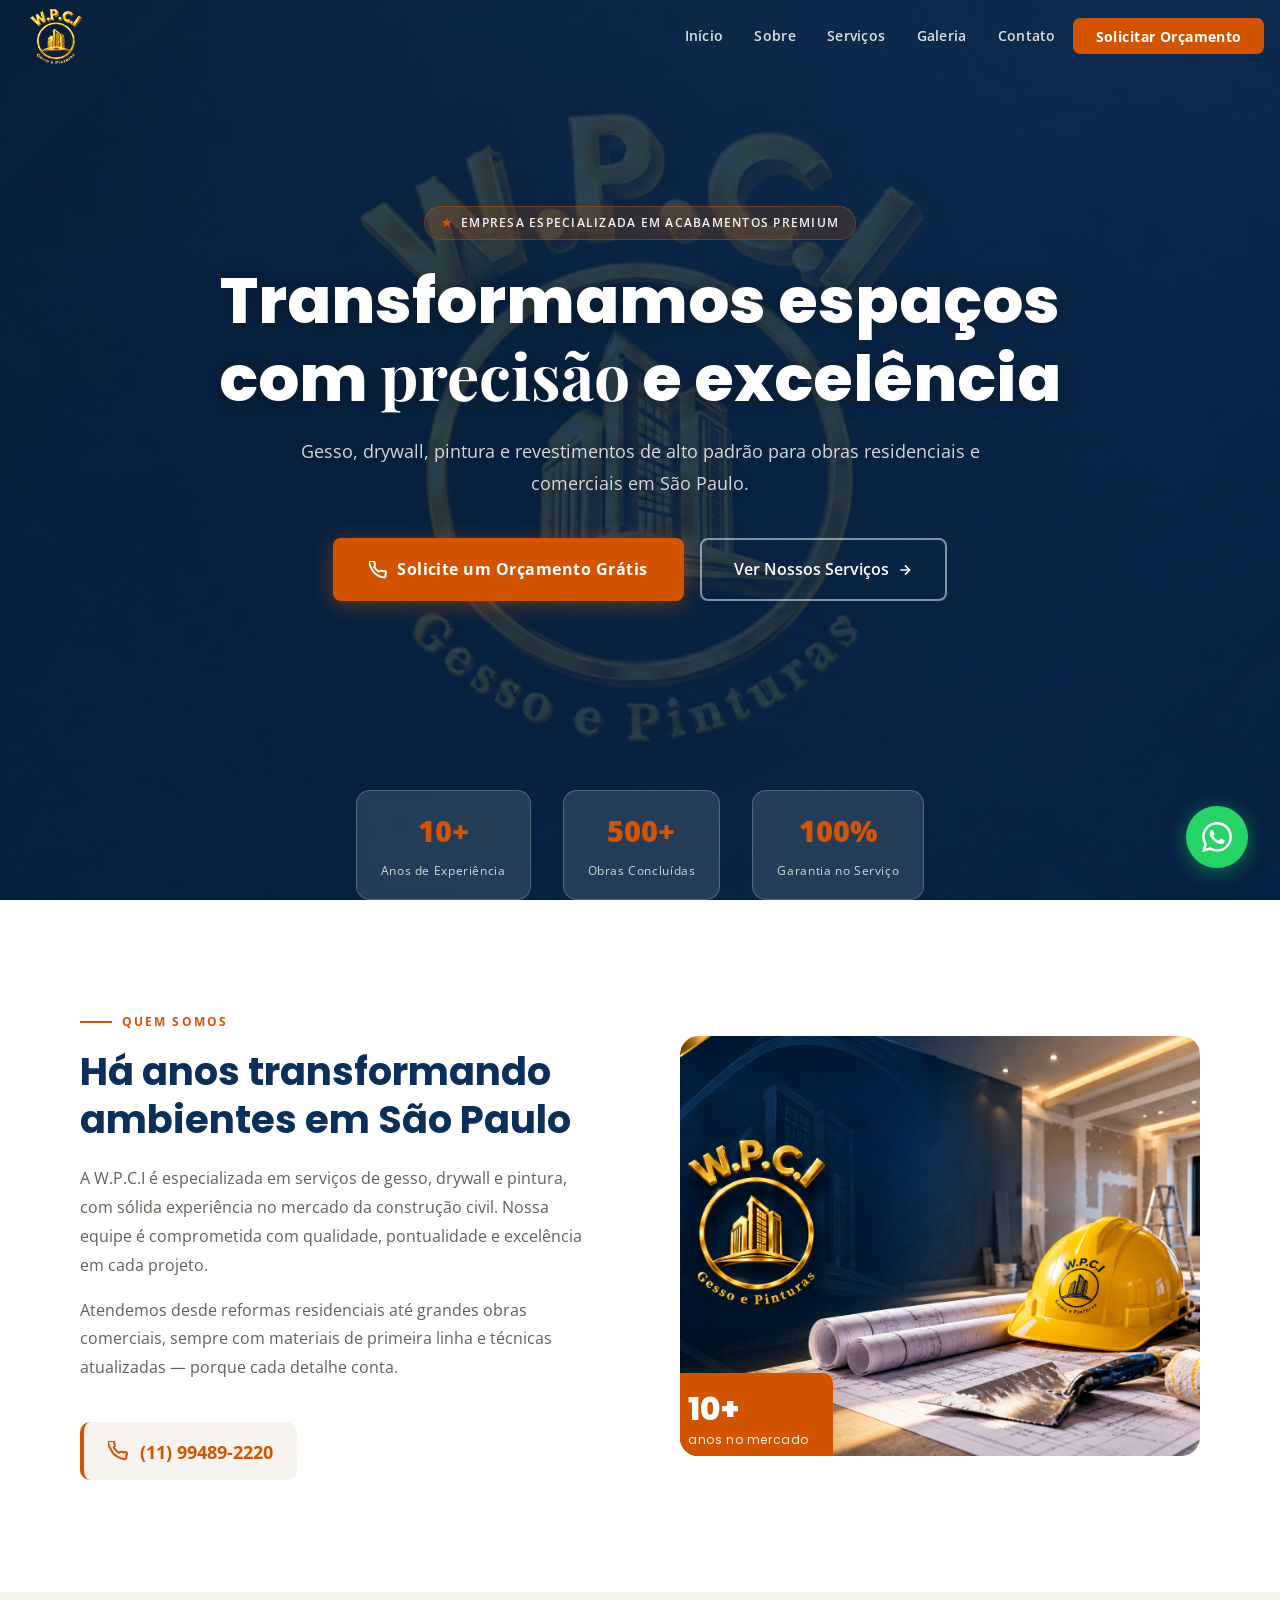
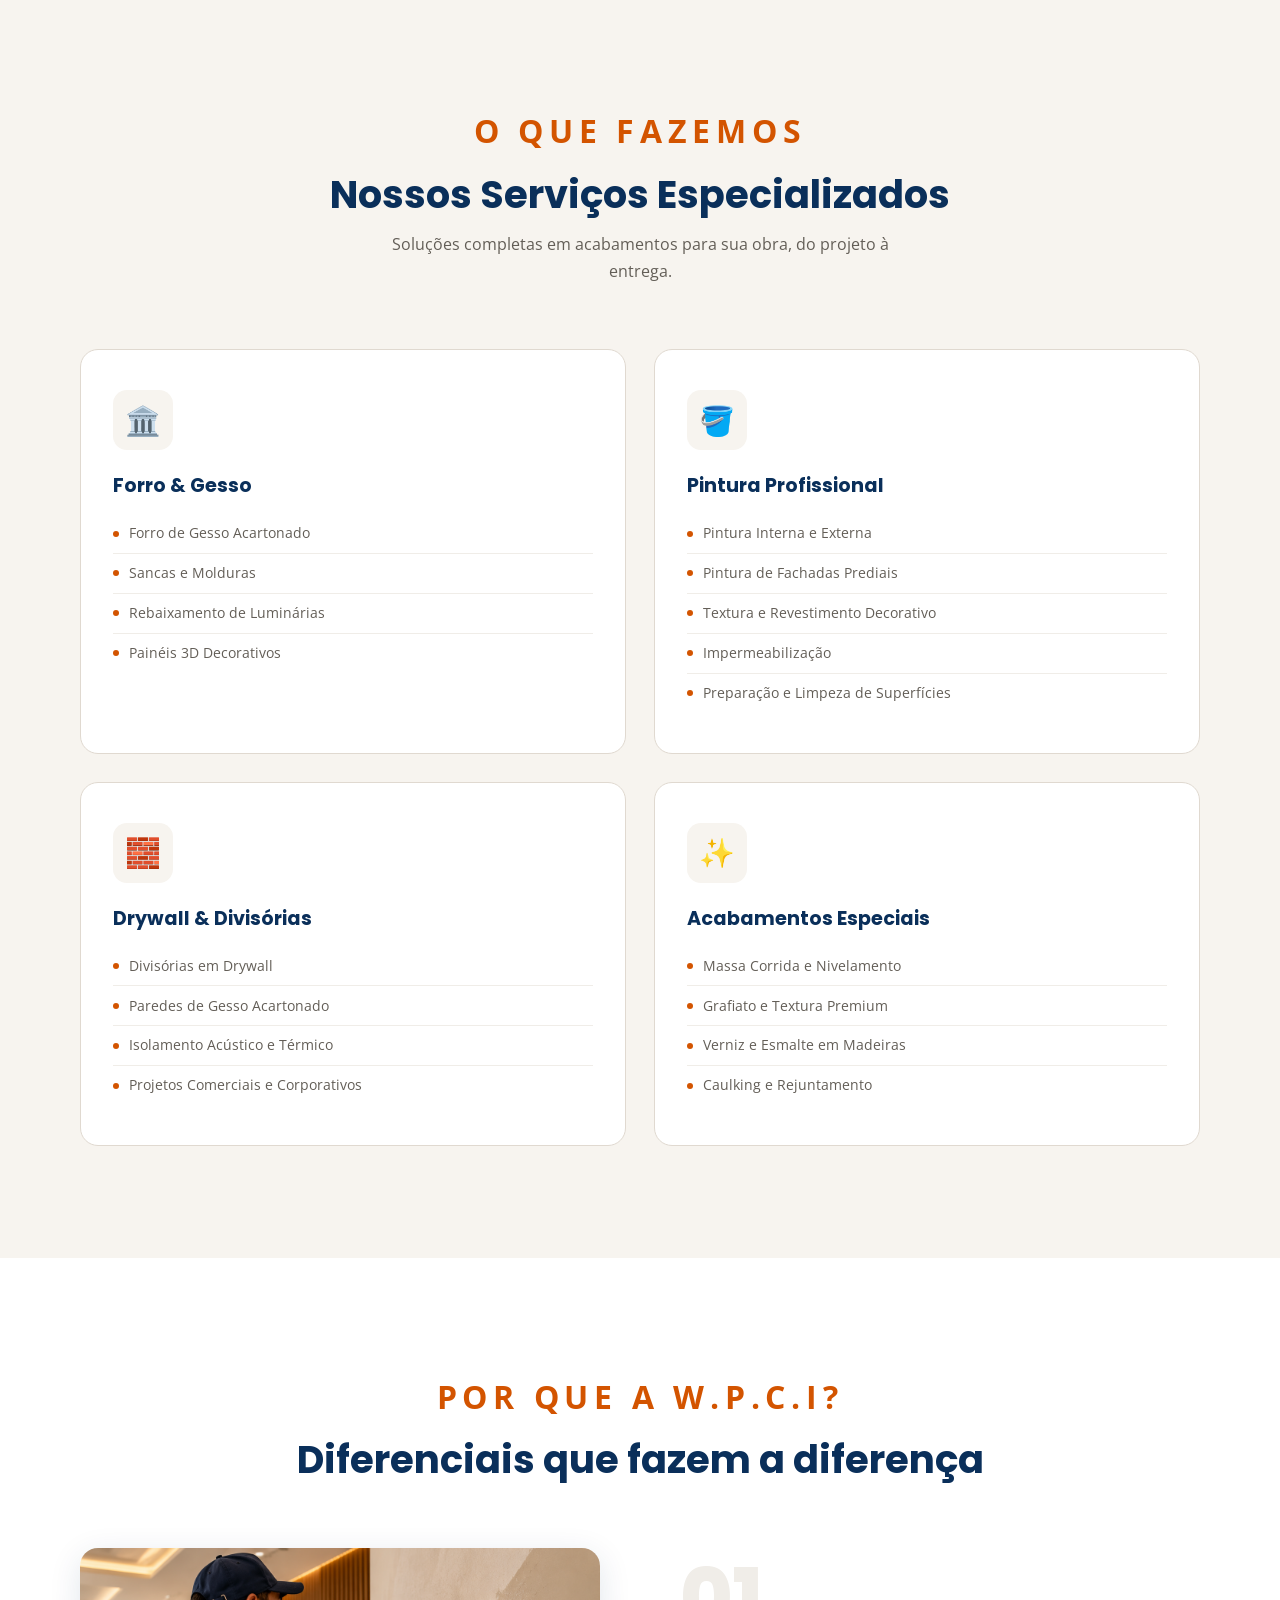
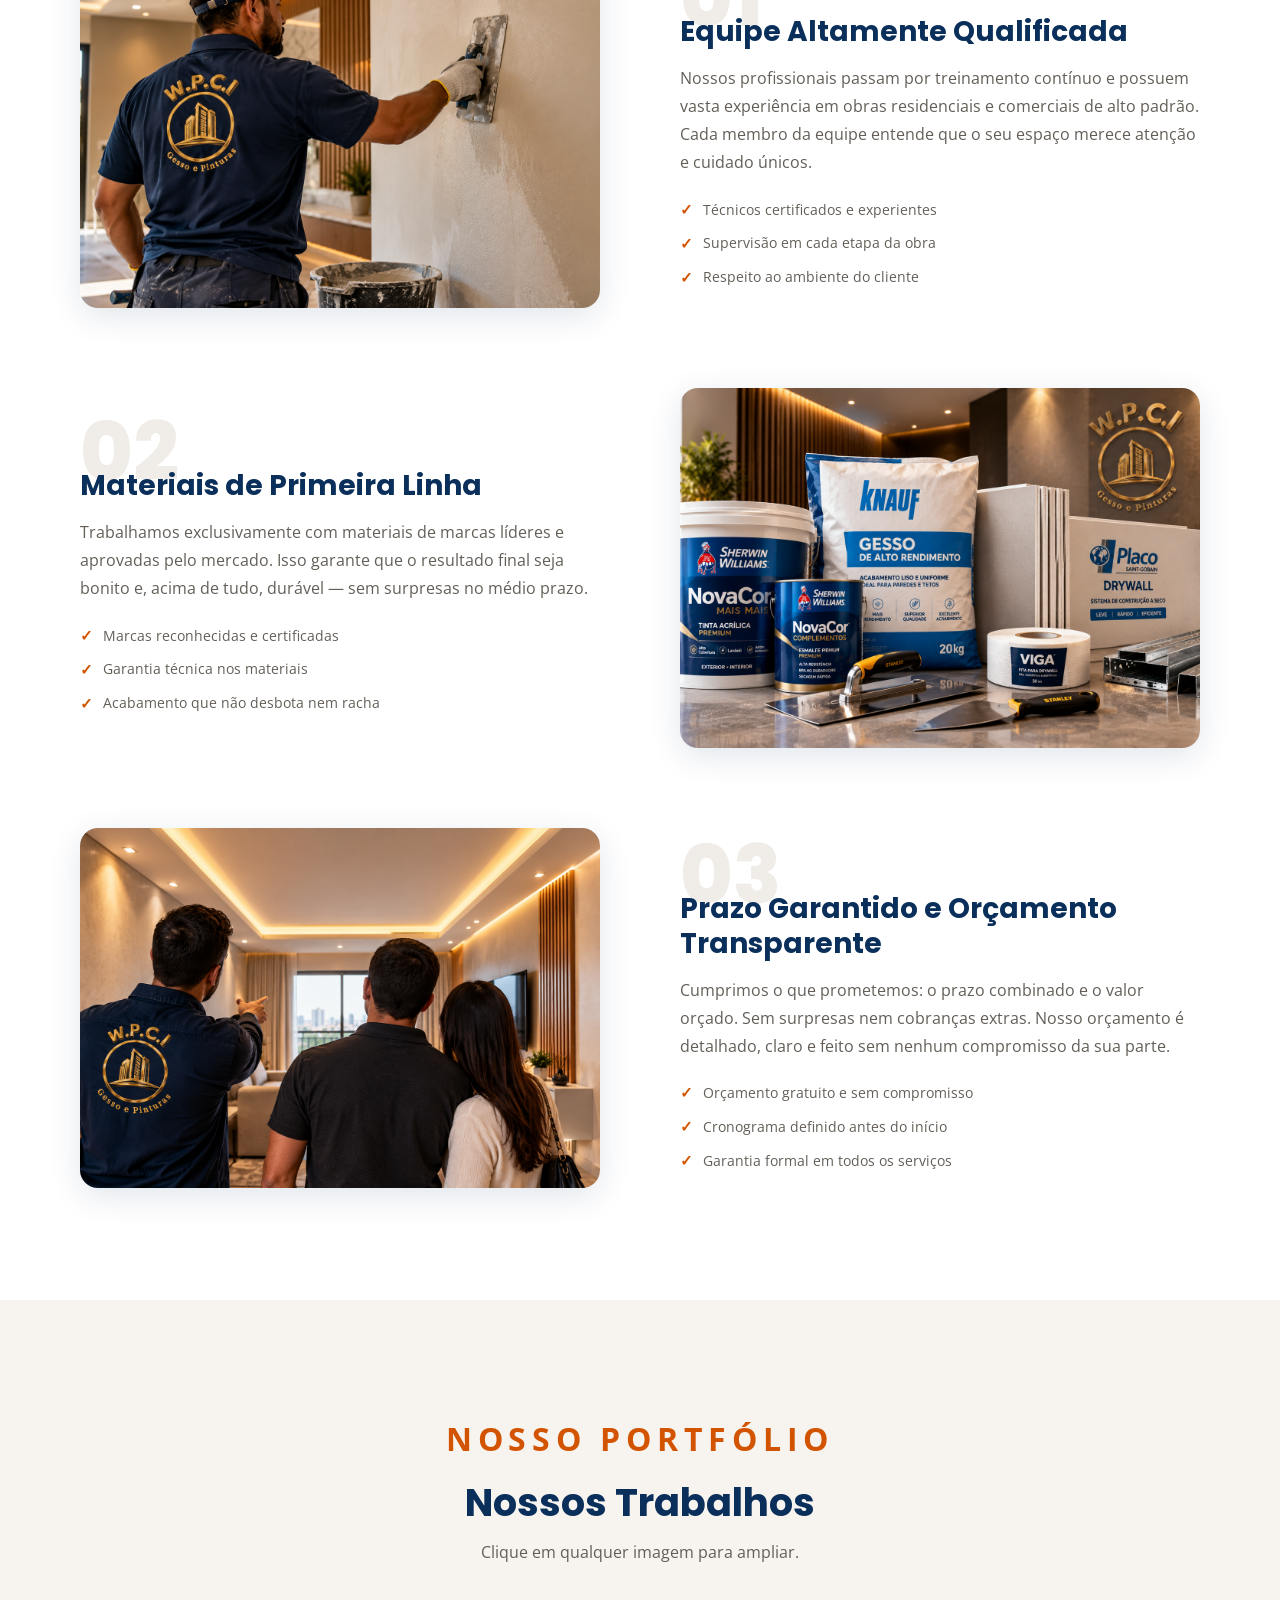
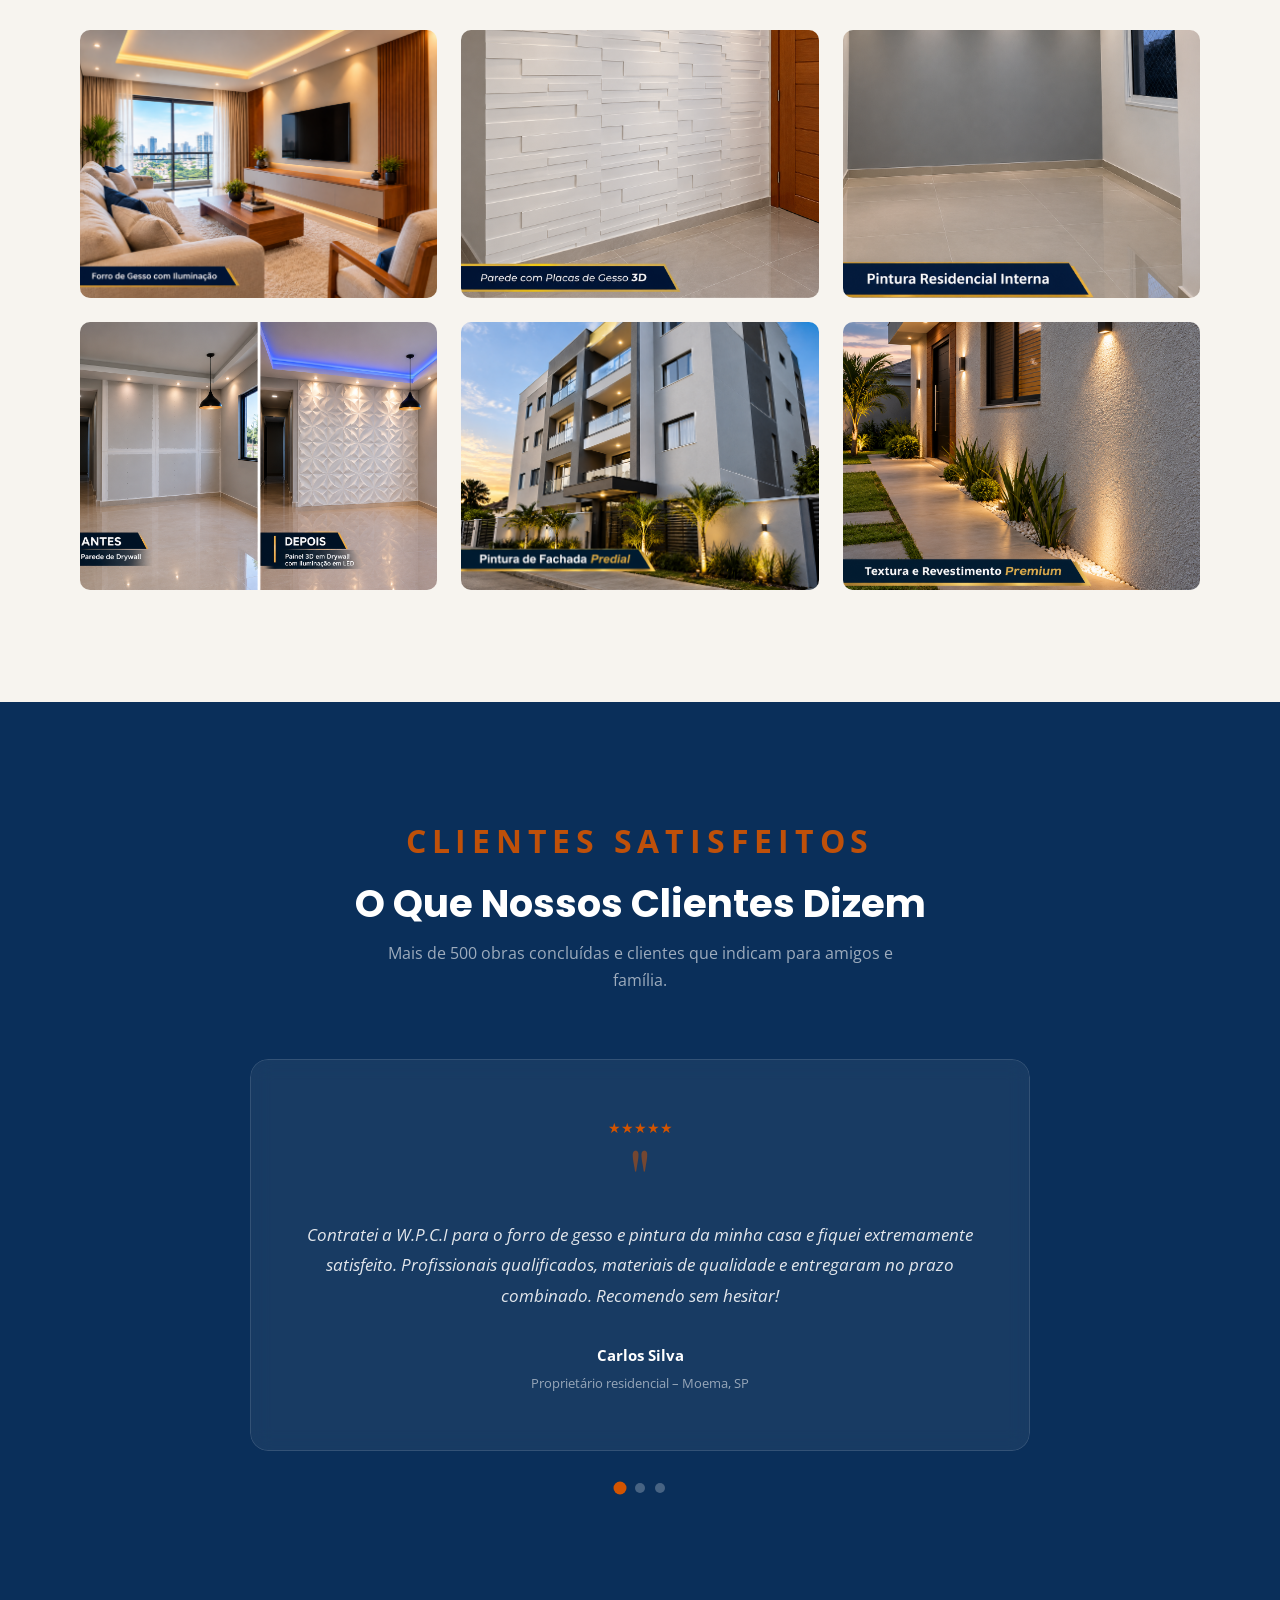
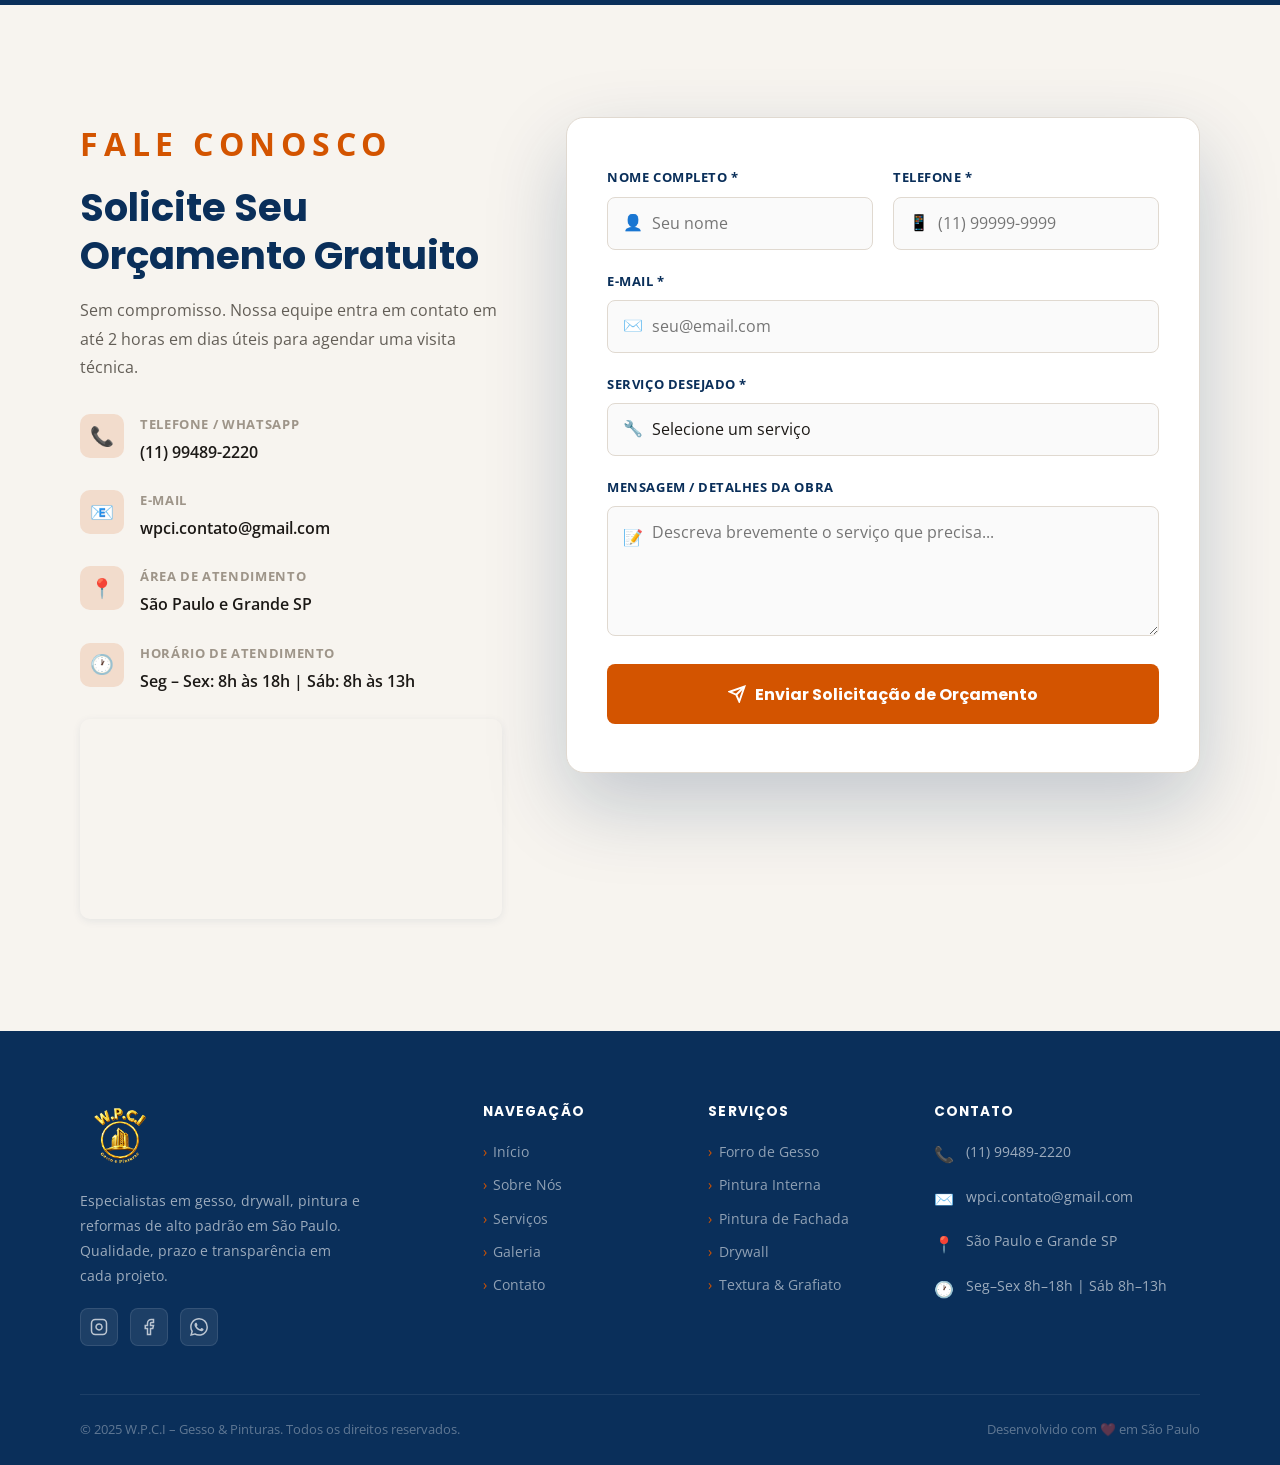
==== index.html @ a4af13db "update tag google" ====
<!DOCTYPE html>
<html lang="pt-BR">
<head>
  <meta charset="UTF-8">
  <meta name="viewport" content="width=device-width, initial-scale=1.0">
  <title>W.P.C.I – Gesso & Pinturas | Acabamentos de Alto Padrão em São Paulo</title>
  <meta name="description" content="W.P.C.I – especialista em gesso, drywall, pintura e reformas em São Paulo. Qualidade, prazo garantido e orçamento gratuito. Ligue agora: (11) 99489-2220.">
  <meta name="keywords" content="gesso São Paulo, forro de gesso SP, pintura predial São Paulo, drywall SP, reforma acabamento São Paulo, WPCI gesso pinturas">
  <meta property="og:title" content="W.P.C.I – Gesso & Pinturas | Alto Padrão em SP">
  <meta property="og:description" content="Acabamentos de excelência para obras residenciais e comerciais em São Paulo. Orçamento gratuito e sem compromisso.">
  <meta property="og:type" content="website">
  <meta property="og:image" content="https://placehold.co/1200x630/0A2F5A/FFFFFF?text=W.P.C.I+Gesso+e+Pinturas">
  
  <link rel="preconnect" href="https://fonts.googleapis.com">
  <link rel="preconnect" href="https://fonts.gstatic.com" crossorigin>
  <link href="https://fonts.googleapis.com/css2?family=Poppins:wght@300;400;600;700;800&family=Open+Sans:wght@400;500;600&family=Playfair+Display:ital,wght@0,700;1,400&display=swap" rel="stylesheet">
  <!-- Google tag (gtag.js) -->
  <script async src="https://www.googletagmanager.com/gtag/js?id=AW-18420455099">
  </script>
  <script>
  window.dataLayer = window.dataLayer || [];
  function gtag(){dataLayer.push(arguments);}
  gtag('js', new Date());
  gtag('config', 'AW-18420455099');
  </script>
  <link rel="stylesheet" href="./style.css">
</head>
<body>

<!-- =============================================
     HEADER
     ============================================= -->
<header id="main-header">
  <div class="container header-inner">
    <a href="#inicio" class="logo">
      <img src="./image/logo-header.png" alt="W.P.C.I Gesso e Pinturas" class="logo-img">
    </a>
    <nav id="main-nav">
      <ul>
        <li><a href="#inicio">Início</a></li>
        <li><a href="#sobre">Sobre</a></li>
        <li><a href="#servicos">Serviços</a></li>
        <li><a href="#galeria">Galeria</a></li>
        <li><a href="#contato">Contato</a></li>
        <li><a href="#contato" class="btn-header">Solicitar Orçamento</a></li>
      </ul>
    </nav>
    <div class="menu-toggle" id="menu-toggle" aria-label="Abrir menu">
      <span></span><span></span><span></span>
    </div>
  </div>
</header>

<!-- =============================================
     HERO – FUNDO ESTÁTICO COM LOGOMARCA
     ============================================= -->
<section id="inicio">
  <div class="container hero-content">
    <div class="hero-badge">Empresa especializada em acabamentos premium</div>
    <h1>Transformamos espaços com <em>precisão</em> e excelência</h1>
    
    <p class="hero-sub">Gesso, drywall, pintura e revestimentos de alto padrão para obras residenciais e comerciais em São Paulo.</p>
    <div class="hero-actions">
      <a href="#contato" class="btn-cta">
        <svg width="18" height="18" viewBox="0 0 24 24" fill="none" stroke="currentColor" stroke-width="2.5"><path d="M22 16.92v3a2 2 0 01-2.18 2 19.79 19.79 0 01-8.63-3.07A19.5 19.5 0 013.07 9.38 19.79 19.79 0 01.28 2.63 2 2 0 012.23 0h3.07a2 2 0 012 1.72c.127.96.361 1.903.7 2.81a2 2 0 01-.45 2.11L6.91 7.91a16 16 0 006.18 6.18l1.27-.64a2 2 0 012.11-.45c.907.339 1.85.573 2.81.7A2 2 0 0122 16.92z"/></svg>
        Solicite um Orçamento Grátis
      </a>
      <a href="#servicos" class="btn-cta-ghost">
        Ver Nossos Serviços
        <svg width="16" height="16" viewBox="0 0 24 24" fill="none" stroke="currentColor" stroke-width="2.5"><path d="M5 12h14M12 5l7 7-7 7"/></svg>
      </a>
    </div>
  </div>
  <div class="hero-stats">
    <div class="hero-stat">
      <strong>10+</strong>
      <span>Anos de Experiência</span>
    </div>
    <div class="hero-stat">
      <strong>500+</strong>
      <span>Obras Concluídas</span>
    </div>
    <div class="hero-stat">
      <strong>100%</strong>
      <span>Garantia no Serviço</span>
    </div>
  </div>
</section>

<!-- =============================================
     SOBRE
     ============================================= -->
<section id="sobre">
  <div class="container">
    <div class="sobre-grid">
      <div class="sobre-text reveal-left">
        <div class="sobre-label">Quem somos</div>
        <h2>Há anos transformando ambientes em São Paulo</h2>
        <p>A W.P.C.I é especializada em serviços de gesso, drywall e pintura, com sólida experiência no mercado da construção civil. Nossa equipe é comprometida com qualidade, pontualidade e excelência em cada projeto.</p>
        <p>Atendemos desde reformas residenciais até grandes obras comerciais, sempre com materiais de primeira linha e técnicas atualizadas — porque cada detalhe conta.</p>
        <div class="tel-destaque">
          <svg width="20" height="20" viewBox="0 0 24 24" fill="none" stroke="currentColor" stroke-width="2.5"><path d="M22 16.92v3a2 2 0 01-2.18 2 19.79 19.79 0 01-8.63-3.07A19.5 19.5 0 013.07 9.38 19.79 19.79 0 01.28 2.63 2 2 0 012.23 0h3.07a2 2 0 012 1.72c.127.96.361 1.903.7 2.81a2 2 0 01-.45 2.11L6.91 7.91a16 16 0 006.18 6.18l1.27-.64a2 2 0 012.11-.45c.907.339 1.85.573 2.81.7A2 2 0 0122 16.92z"/></svg>
          (11) 99489-2220
        </div>
      </div>
      <div class="sobre-image reveal-right">
        <img src="./image/ft-about.png" alt="Equipe W.P.C.I trabalhando em obra de gesso e pintura em São Paulo">
        <div class="sobre-badge">
          <strong>10+</strong>
          <span>anos no mercado</span>
        </div>
      </div>
    </div>
  </div>
</section>

<!-- =============================================
     SERVIÇOS
     ============================================= -->
<section id="servicos">
  <div class="container">
    <div class="section-header reveal">
      <div class="section-label">O que fazemos</div>
      <h2>Nossos Serviços Especializados</h2>
      <p>Soluções completas em acabamentos para sua obra, do projeto à entrega.</p>
    </div>
    <div class="services-grid">
      <div class="service-card reveal">
        <div class="service-icon">🏛️</div>
        <h3>Forro & Gesso</h3>
        <ul class="service-list">
          <li>Forro de Gesso Acartonado</li>
          <li>Sancas e Molduras</li>
          <li>Rebaixamento de Luminárias</li>
          <li>Painéis 3D Decorativos</li>
        </ul>
      </div>
      <div class="service-card reveal" style="transition-delay:0.1s">
        <div class="service-icon">🪣</div>
        <h3>Pintura Profissional</h3>
        <ul class="service-list">
          <li>Pintura Interna e Externa</li>
          <li>Pintura de Fachadas Prediais</li>
          <li>Textura e Revestimento Decorativo</li>
          <li>Impermeabilização</li>
          <li>Preparação e Limpeza de Superfícies</li>
        </ul>
      </div>
      <div class="service-card reveal" style="transition-delay:0.2s">
        <div class="service-icon">🧱</div>
        <h3>Drywall & Divisórias</h3>
        <ul class="service-list">
          <li>Divisórias em Drywall</li>
          <li>Paredes de Gesso Acartonado</li>
          <li>Isolamento Acústico e Térmico</li>
          <li>Projetos Comerciais e Corporativos</li>
        </ul>
      </div>
      <div class="service-card reveal" style="transition-delay:0.3s">
        <div class="service-icon">✨</div>
        <h3>Acabamentos Especiais</h3>
        <ul class="service-list">
          <li>Massa Corrida e Nivelamento</li>
          <li>Grafiato e Textura Premium</li>
          <li>Verniz e Esmalte em Madeiras</li>
          <li>Caulking e Rejuntamento</li>
        </ul>
      </div>
    </div>
  </div>
</section>

<!-- =============================================
     DIFERENCIAIS
     ============================================= -->
<section class="diferenciais">
  <div class="container">
    <div class="section-header reveal">
      <div class="section-label">Por que a W.P.C.I?</div>
      <h2>Diferenciais que fazem a diferença</h2>
    </div>
    <div class="diferenciais-row">
      <div class="dif-image reveal-left">
        <img src="./image/persona-wpci.png" alt="Equipe qualificada da W.P.C.I executando obra de gesso em São Paulo">
      </div>
      <div class="dif-text reveal-right">
        <div class="dif-number">01</div>
        <h3>Equipe Altamente Qualificada</h3>
        <p>Nossos profissionais passam por treinamento contínuo e possuem vasta experiência em obras residenciais e comerciais de alto padrão. Cada membro da equipe entende que o seu espaço merece atenção e cuidado únicos.</p>
        <ul class="dif-list">
          <li>Técnicos certificados e experientes</li>
          <li>Supervisão em cada etapa da obra</li>
          <li>Respeito ao ambiente do cliente</li>
        </ul>
      </div>
    </div>
    <div class="diferenciais-row reverse">
      <div class="dif-image reveal-right">
        <img src="./image/diferencial-materiais.png" alt="Materiais de alta qualidade utilizados pela W.P.C.I">
      </div>
      <div class="dif-text reveal-left">
        <div class="dif-number">02</div>
        <h3>Materiais de Primeira Linha</h3>
        <p>Trabalhamos exclusivamente com materiais de marcas líderes e aprovadas pelo mercado. Isso garante que o resultado final seja bonito e, acima de tudo, durável — sem surpresas no médio prazo.</p>
        <ul class="dif-list">
          <li>Marcas reconhecidas e certificadas</li>
          <li>Garantia técnica nos materiais</li>
          <li>Acabamento que não desbota nem racha</li>
        </ul>
      </div>
    </div>
    <div class="diferenciais-row">
      <div class="dif-image reveal-left">
        <img src="./image/diferencial-prazo.png" alt="Obra entregue no prazo pela W.P.C.I">
      </div>
      <div class="dif-text reveal-right">
        <div class="dif-number">03</div>
        <h3>Prazo Garantido e Orçamento Transparente</h3>
        <p>Cumprimos o que prometemos: o prazo combinado e o valor orçado. Sem surpresas nem cobranças extras. Nosso orçamento é detalhado, claro e feito sem nenhum compromisso da sua parte.</p>
        <ul class="dif-list">
          <li>Orçamento gratuito e sem compromisso</li>
          <li>Cronograma definido antes do início</li>
          <li>Garantia formal em todos os serviços</li>
        </ul>
      </div>
    </div>
  </div>
</section>

<!-- =============================================
     GALERIA
     ============================================= -->
<section id="galeria">
  <div class="container">
    <div class="section-header reveal">
      <div class="section-label">Nosso portfólio</div>
      <h2>Nossos Trabalhos</h2>
      <p>Clique em qualquer imagem para ampliar.</p>
    </div>
    <div class="gallery-masonry">
      <div class="gallery-item" data-caption="Forro de Gesso com Iluminação Embutida">
        <img src="./image/gesso-iluminação.png" alt="Forro de gesso com iluminação embutida">
        <div class="gallery-overlay"><span>Forro de Gesso com Iluminação</span></div>
        <div class="gallery-zoom">⤢</div>
      </div>
      <div class="gallery-item" data-caption="Painéis 3D Decorativos em Gesso">
        <img src="./image/parede-3D.png" alt="Painéis 3D decorativos em gesso">
        <div class="gallery-overlay"><span>Painéis 3D Decorativos</span></div>
        <div class="gallery-zoom">⤢</div>
      </div>
      <div class="gallery-item" data-caption="Pintura Interna Residencial Premium">
        <img src="./image/pintura-interna.png" alt="Pintura profissional de sala de estar residencial">
        <div class="gallery-overlay"><span>Pintura Interna Residencial</span></div>
        <div class="gallery-zoom">⤢</div>
      </div>
      <div class="gallery-item" data-caption="Divisórias Drywall para Escritório">
        <img src="./image/parede-draywall.png" alt="Divisória de gesso acartonado em escritório corporativo">
        <div class="gallery-overlay"><span>Divisórias em Drywall</span></div>
        <div class="gallery-zoom">⤢</div>
      </div>
      <div class="gallery-item" data-caption="Pintura de Fachada Predial">
        <img src="./image/fachada-predial.png" alt="Pintura profissional de fachada predial em São Paulo">
        <div class="gallery-overlay"><span>Pintura de Fachada Predial</span></div>
        <div class="gallery-zoom">⤢</div>
      </div>
      <div class="gallery-item" data-caption="Textura e Revestimento Decorativo">
        <img src="./image/textura-revestimento.png" alt="Acabamento texturizado grafiato em parede residencial">
        <div class="gallery-overlay"><span>Textura e Revestimento Premium</span></div>
        <div class="gallery-zoom">⤢</div>
      </div>
    </div>
  </div>
</section>

<!-- LIGHTBOX -->
<div id="lightbox" role="dialog" aria-modal="true">
  <span class="lb-close" id="lb-close" title="Fechar">✕</span>
  <span class="lb-nav lb-prev" id="lb-prev">‹</span>
  <img id="lb-img" src="" alt="">
  <span class="lb-nav lb-next" id="lb-next">›</span>
  <div class="lb-caption" id="lb-caption"></div>
</div>

<!-- =============================================
     DEPOIMENTOS
     ============================================= -->
<section class="testimonials">
  <div class="container">
    <div class="section-header reveal">
      <div class="section-label">Clientes satisfeitos</div>
      <h2>O Que Nossos Clientes Dizem</h2>
      <p>Mais de 500 obras concluídas e clientes que indicam para amigos e família.</p>
    </div>
    <div class="testimonial-slider reveal">
      <div class="testimonial-track-wrapper">
        <div class="testimonial-track">
          <div class="testimonial-slide">
            <div class="testimonial-stars">★★★★★</div>
            <span class="testimonial-quote">"</span>
            <p class="testimonial-text">Contratei a W.P.C.I para o forro de gesso e pintura da minha casa e fiquei extremamente satisfeito. Profissionais qualificados, materiais de qualidade e entregaram no prazo combinado. Recomendo sem hesitar!</p>
            <p class="testimonial-author">Carlos Silva</p>
            <p class="testimonial-role">Proprietário residencial – Moema, SP</p>
          </div>
          <div class="testimonial-slide">
            <div class="testimonial-stars">★★★★★</div>
            <span class="testimonial-quote">"</span>
            <p class="testimonial-text">Excelente trabalho na pintura do nosso prédio comercial. A equipe foi atenciosa, organizada e o resultado superou as expectativas. A fachada ficou impecável. Contratarei novamente com certeza.</p>
            <p class="testimonial-author">Mariana Oliveira</p>
            <p class="testimonial-role">Síndica – Jardins, SP</p>
          </div>
          <div class="testimonial-slide">
            <div class="testimonial-stars">★★★★★</div>
            <span class="testimonial-quote">"</span>
            <p class="testimonial-text">Precisei reformar meu escritório em tempo recorde e a W.P.C.I não só cumpriu o prazo apertado como entregou um trabalho impecável. Profissionalismo do início ao fim. Já indiquei para cinco amigos.</p>
            <p class="testimonial-author">Ricardo Mendes</p>
            <p class="testimonial-role">Empresário – Campinas, SP</p>
          </div>
        </div>
      </div>
      <div class="t-nav">
        <div class="t-dot active"></div>
        <div class="t-dot"></div>
        <div class="t-dot"></div>
      </div>
    </div>
  </div>
</section>

<!-- =============================================
     CONTATO
     ============================================= -->
<section id="contato">
  <div class="container">
    <div class="contact-grid">
      <div class="contact-info-panel reveal-left">
        <div class="section-label">Fale conosco</div>
        <h2>Solicite Seu Orçamento Gratuito</h2>
        <p>Sem compromisso. Nossa equipe entra em contato em até 2 horas em dias úteis para agendar uma visita técnica.</p>
        <div class="contact-detail">
          <div class="contact-detail-icon">📞</div>
          <div class="contact-detail-text">
            <strong>Telefone / WhatsApp</strong>
            <span>(11) 99489-2220</span>
          </div>
        </div>
        <div class="contact-detail">
          <div class="contact-detail-icon">📧</div>
          <div class="contact-detail-text">
            <strong>E-mail</strong>
            <span>wpci.contato@gmail.com</span>
          </div>
        </div>
        <div class="contact-detail">
          <div class="contact-detail-icon">📍</div>
          <div class="contact-detail-text">
            <strong>Área de Atendimento</strong>
            <span>São Paulo e Grande SP</span>
          </div>
        </div>
        <div class="contact-detail">
          <div class="contact-detail-icon">🕐</div>
          <div class="contact-detail-text">
            <strong>Horário de Atendimento</strong>
            <span>Seg – Sex: 8h às 18h | Sáb: 8h às 13h</span>
          </div>
        </div>
       
        <!-- Mapa da W.P.C.I -->
        <div style="margin-top:1.5rem; border-radius:10px; overflow:hidden; box-shadow:var(--shadow-sm)">
        <iframe
            src="https://www.google.com/maps/embed?pb=!1m17!1m12!1m3!1d3656.347979204421!2d-46.642920999999994!3d-23.591849999999997!2m3!1f0!2f0!3f0!3m2!1i1024!2i768!4f13.1!3m2!1m1!2zMjPCsDM1JzMwLjciUyA0NsKwMzgnMzQuNSJX!5e0!3m2!1spt-BR!2sbr!4v1777652457493!5m2!1spt-BR!2sbr"
            width="100%"
            height="200"
            style="border:0; display:block;"
            allowfullscreen=""
            loading="lazy"
            referrerpolicy="no-referrer-when-downgrade">
        </iframe>
        </div>
      </div>
      <div class="form-card reveal-right">
        <form id="orcamentoForm" action="https://formsubmit.co/guibsonnegreiros@gmail.com" method="POST" novalidate>
          <div class="form-row">
            <div class="form-group">
              <label for="nome">Nome Completo *</label>
              <div class="form-field">
                <span class="form-field-icon">👤</span>
                <input type="text" id="nome" name="nome" class="form-control" placeholder="Seu nome" required>
              </div>
            </div>
            <div class="form-group">
              <label for="telefone">Telefone *</label>
              <div class="form-field">
                <span class="form-field-icon">📱</span>
                <input type="tel" id="telefone" name="telefone" class="form-control" placeholder="(11) 99999-9999" required>
            </div>
            </div>
          </div>
          <div class="form-group">
            <label for="email">E-mail *</label>
            <div class="form-field">
              <span class="form-field-icon">✉️</span>
               <input type="email" id="email" name="email" class="form-control" placeholder="seu@email.com" required>
            </div>
          </div>
          <div class="form-group">
            <label for="servico">Serviço Desejado *</label>
            <div class="form-field">
              <span class="form-field-icon">🔧</span>
               <select id="servico" name="servico" class="form-control" required>
                <option value="">Selecione um serviço</option>
                <option value="forro-gesso">Forro de Gesso</option>
                <option value="divisorias">Divisórias e Sancas</option>
                <option value="rebaixamento">Rebaixamento de Luminárias</option>
                <option value="paineis-3d">Painéis 3D e Decoração</option>
                <option value="pintura-interna">Pintura Interna</option>
                <option value="pintura-externa">Pintura Externa</option>
                <option value="fachada">Pintura de Fachadas</option>
                <option value="textura">Textura e Revestimento</option>
                <option value="impermeabilizacao">Impermeabilização</option>
                <option value="drywall">Drywall / Divisórias</option>
                <option value="outro">Outro Serviço</option>
              </select>
            </div>
          </div>
          <div class="form-group textarea-group">
            <label for="mensagem">Mensagem / Detalhes da Obra</label>
            <div class="form-field">
              <span class="form-field-icon">📝</span>
              <textarea id="mensagem" name="mensagem" class="form-control" placeholder="Descreva brevemente o serviço que precisa..."></textarea>
            </div>
          </div>
          <button type="submit" class="btn-submit">
            <svg width="18" height="18" viewBox="0 0 24 24" fill="none" stroke="currentColor" stroke-width="2.5"><line x1="22" y1="2" x2="11" y2="13"/><polygon points="22 2 15 22 11 13 2 9 22 2"/></svg>
            Enviar Solicitação de Orçamento
          </button>
        </form>
      </div>
    </div>
  </div>
</section>

<!-- Modal de Sucesso -->
<div id="modal-success" role="dialog" aria-modal="true" aria-label="Orçamento enviado com sucesso, entraremos em contato">
  <div class="modal-card">
    <div class="modal-icon">🎉</div>
    <h3>Orçamento Enviado!</h3>
    <p>Obrigado pelo contato! Nossa equipe entrará em contato em até 2 horas úteis para agendar sua visita técnica gratuita.</p>
    <button class="modal-close" id="modal-close">Fechar</button>
  </div>
</div>

<!-- =============================================
     FOOTER
     ============================================= -->
<footer>
  <div class="container">
    <div class="footer-grid">
      <div class="footer-brand">
        <a href="#inicio" class="logo" style="margin-bottom:1rem">
          <img src="./image/logo-header.png" alt="W.P.C.I Gesso e Pinturas" class="logo-img">
        </a>
        <p>Especialistas em gesso, drywall, pintura e reformas de alto padrão em São Paulo. Qualidade, prazo e transparência em cada projeto.</p>
        <div class="social-icons">
          <a href="https://www.instagram.com/wpci_oficial" class="social-icon" aria-label="Instagram">
            <svg width="18" height="18" viewBox="0 0 24 24" fill="none" stroke="currentColor" stroke-width="2"><rect x="2" y="2" width="20" height="20" rx="5" ry="5"/><path d="M16 11.37A4 4 0 1112.63 8 4 4 0 0116 11.37z"/><line x1="17.5" y1="6.5" x2="17.51" y2="6.5"/></svg>
          </a>
          <a href="https://www.facebook.com/profile.php?id=61594559856115" class="social-icon" aria-label="Facebook">
            <svg width="18" height="18" viewBox="0 0 24 24" fill="none" stroke="currentColor" stroke-width="2"><path d="M18 2h-3a5 5 0 00-5 5v3H7v4h3v8h4v-8h3l1-4h-4V7a1 1 0 011-1h3z"/></svg>
          </a>
          <a href="https://wa.me/5511994892220" class="social-icon" aria-label="WhatsApp" target="_blank">
            <svg width="18" height="18" viewBox="0 0 24 24" fill="currentColor"><path d="M17.472 14.382c-.297-.149-1.758-.867-2.03-.967-.273-.099-.471-.148-.67.15-.197.297-.767.966-.94 1.164-.173.199-.347.223-.644.075-.297-.15-1.255-.463-2.39-1.475-.883-.788-1.48-1.761-1.653-2.059-.173-.297-.018-.458.13-.606.134-.134.298-.347.446-.52.149-.174.198-.298.297-.497.1-.198.05-.371-.025-.52-.075-.149-.669-1.612-.916-2.207-.242-.579-.487-.5-.669-.51-.173-.008-.371-.01-.57-.01-.198 0-.52.074-.792.372-.272.297-1.04 1.016-1.04 2.479 0 1.462 1.065 2.875 1.213 3.074.149.198 2.096 3.2 5.077 4.487.709.306 1.262.489 1.694.625.712.227 1.36.195 1.871.118.571-.085 1.758-.719 2.006-1.413.248-.694.248-1.289.173-1.413-.074-.124-.272-.198-.57-.347m-5.421 7.403h-.004a9.87 9.87 0 01-5.031-1.378l-.361-.214-3.741.982.998-3.648-.235-.374a9.86 9.86 0 01-1.51-5.26c.001-5.45 4.436-9.884 9.888-9.884 2.64 0 5.122 1.03 6.988 2.898a9.825 9.825 0 012.893 6.994c-.003 5.45-4.437 9.884-9.885 9.884m8.413-18.297A11.815 11.815 0 0012.05 0C5.495 0 .16 5.335.157 11.892c0 2.096.547 4.142 1.588 5.945L.057 24l6.305-1.654a11.882 11.882 0 005.683 1.448h.005c6.554 0 11.89-5.335 11.893-11.893a11.821 11.821 0 00-3.48-8.413z"/></svg>
          </a>
        </div>
      </div>
      <div class="footer-col">
        <h4>Navegação</h4>
        <ul class="footer-links">
          <li><a href="#inicio">Início</a></li>
          <li><a href="#sobre">Sobre Nós</a></li>
          <li><a href="#servicos">Serviços</a></li>
          <li><a href="#galeria">Galeria</a></li>
          <li><a href="#contato">Contato</a></li>
        </ul>
      </div>
      <div class="footer-col">
        <h4>Serviços</h4>
        <ul class="footer-links">
          <li><a href="#servicos">Forro de Gesso</a></li>
          <li><a href="#servicos">Pintura Interna</a></li>
          <li><a href="#servicos">Pintura de Fachada</a></li>
          <li><a href="#servicos">Drywall</a></li>
          <li><a href="#servicos">Textura & Grafiato</a></li>
        </ul>
      </div>
      <div class="footer-col">
        <h4>Contato</h4>
        <div class="footer-contact-item">
          <span class="footer-contact-icon">📞</span>
          <span>(11) 99489-2220</span>
        </div>
        <div class="footer-contact-item">
          <span class="footer-contact-icon">✉️</span>
          <span>wpci.contato@gmail.com</span>
        </div>
        <div class="footer-contact-item">
          <span class="footer-contact-icon">📍</span>
          <span>São Paulo e Grande SP</span>
        </div>
        <div class="footer-contact-item">
          <span class="footer-contact-icon">🕐</span>
          <span>Seg–Sex 8h–18h | Sáb 8h–13h</span>
        </div>
      </div>
    </div>
    <div class="footer-bottom">
      <span>© 2025 W.P.C.I – Gesso & Pinturas. Todos os direitos reservados.</span>
      <span>Desenvolvido com ❤️ em São Paulo</span>
    </div>
  </div>
</footer>

<!-- WhatsApp Float -->
<div class="whatsapp-wrap">
  <div class="whatsapp-tooltip">Precisa de um orçamento? 💬</div>
  <a href="https://wa.me/5511994892220" class="whatsapp-btn" target="_blank" rel="noopener" aria-label="Falar no WhatsApp">
    <svg viewBox="0 0 24 24"><path d="M17.472 14.382c-.297-.149-1.758-.867-2.03-.967-.273-.099-.471-.148-.67.15-.197.297-.767.966-.94 1.164-.173.199-.347.223-.644.075-.297-.15-1.255-.463-2.39-1.475-.883-.788-1.48-1.761-1.653-2.059-.173-.297-.018-.458.13-.606.134-.134.298-.347.446-.52.149-.174.198-.298.297-.497.1-.198.05-.371-.025-.52-.075-.149-.669-1.612-.916-2.207-.242-.579-.487-.5-.669-.51-.173-.008-.371-.01-.57-.01-.198 0-.52.074-.792.372-.272.297-1.04 1.016-1.04 2.479 0 1.462 1.065 2.875 1.213 3.074.149.198 2.096 3.2 5.077 4.487.709.306 1.262.489 1.694.625.712.227 1.36.195 1.871.118.571-.085 1.758-.719 2.006-1.413.248-.694.248-1.289.173-1.413-.074-.124-.272-.198-.57-.347m-5.421 7.403h-.004a9.87 9.87 0 01-5.031-1.378l-.361-.214-3.741.982.998-3.648-.235-.374a9.86 9.86 0 01-1.51-5.26c.001-5.45 4.436-9.884 9.888-9.884 2.64 0 5.122 1.03 6.988 2.898a9.825 9.825 0 012.893 6.994c-.003 5.45-4.437 9.884-9.885 9.884m8.413-18.297A11.815 11.815 0 0012.05 0C5.495 0 .16 5.335.157 11.892c0 2.096.547 4.142 1.588 5.945L.057 24l6.305-1.654a11.882 11.882 0 005.683 1.448h.005c6.554 0 11.89-5.335 11.893-11.893a11.821 11.821 0 00-3.48-8.413z"/></svg>
  </a>
</div>

<!-- Botão voltar ao topo -->
<button id="back-top" aria-label="Voltar ao topo" title="Voltar ao topo">▲</button>

<script src="index.js"></script>
</body>
</html>
---- style.css ----
/* =============================================
   DESIGN TOKENS & RESET
   ============================================= */
:root {
  --blue:        #0A2F5A;
  --blue-mid:    #0D3D73;
  --blue-light:  #1a4f8a;
  --orange:      #D35400;
  --orange-dark: #b04500;
  --orange-glow: rgba(211,84,0,0.15);
  --cream:       #F7F4EF;
  --gray-50:     #FAFAFA;
  --gray-100:    #F0EDE8;
  --gray-200:    #E0D9D0;
  --gray-400:    #9E9589;
  --gray-600:    #635E57;
  --gray-900:    #1C1916;
  --white:       #FFFFFF;
  --shadow-sm:   0 2px 8px rgba(10,47,90,0.08);
  --shadow-md:   0 8px 32px rgba(10,47,90,0.12);
  --shadow-lg:   0 20px 60px rgba(10,47,90,0.18);
  --shadow-xl:   0 32px 80px rgba(10,47,90,0.22);
  --radius:      10px;
  --radius-lg:   18px;
  --transition:  0.35s cubic-bezier(0.4,0,0.2,1);
  --header-h:    72px;
}

*,*::before,*::after {
  margin: 0;
  padding: 0;
  box-sizing: border-box;
}

html {
  scroll-behavior: smooth;
  font-size: 16px;
}

body {
  font-family: 'Open Sans', sans-serif;
  color: var(--gray-900);
  background: var(--cream);
  overflow-x: hidden;
  line-height: 1.7;
}

img {
  max-width: 100%;
  display: block;
}

a {
  text-decoration: none;
  color: inherit;
}

ul {
  list-style: none;
}

h1, h2, h3, h4 {
  font-family: 'Poppins', sans-serif;
  line-height: 1.25;
  color: var(--blue);
}

.container {
  width: min(90%, 1200px);
  margin-inline: auto;
  padding-inline: 1rem;
}

/* =============================================
   SCROLL ANIMATIONS
   ============================================= */
.reveal {
  opacity: 0;
  transform: translateY(40px);
  transition: opacity 0.7s ease, transform 0.7s ease;
}
.reveal.is-visible {
  opacity: 1;
  transform: translateY(0);
}
.reveal-left {
  opacity: 0;
  transform: translateX(-50px);
  transition: opacity 0.7s ease, transform 0.7s ease;
}
.reveal-left.is-visible {
  opacity: 1;
  transform: translateX(0);
}
.reveal-right {
  opacity: 0;
  transform: translateX(50px);
  transition: opacity 0.7s ease, transform 0.7s ease;
}
.reveal-right.is-visible {
  opacity: 1;
  transform: translateX(0);
}

/* =============================================
   HEADER
   ============================================= */
header {
  position: fixed;
  top: 0;
  left: 0;
  width: 100%;
  z-index: 1000;
  height: var(--header-h);
  display: flex;
  align-items: center;
  transition: background var(--transition), backdrop-filter var(--transition), box-shadow var(--transition);
  background: transparent;
}

header.scrolled {
  background: rgba(10,47,90,0.88);
  backdrop-filter: blur(14px);
  -webkit-backdrop-filter: blur(14px);
  box-shadow: 0 2px 24px rgba(0,0,0,0.18);
}

.header-inner {
  width: 100%;
  display: flex;
  align-items: center;
  justify-content: space-between;
  gap: 2rem;
}

.logo {
  display: flex;
  align-items: center;
  gap: 0.75rem;
  flex-shrink: 0;
}

.logo-img {
  background-size: 80%;
  height: 65px;
  width: 80px;
  object-fit: contain;
}

nav ul {
  display: flex;
  align-items: center;
  gap: 0.25rem;
}

nav ul li a {
  padding: 0.5rem 0.85rem;
  border-radius: 6px;
  font-size: 0.875rem;
  font-weight: 600;
  color: rgba(255,255,255,0.85);
  letter-spacing: 0.02em;
  transition: color var(--transition), background var(--transition);
}

nav ul li a:hover {
  color: var(--white);
  background: rgba(255,255,255,0.1);
}

.btn-header {
  background: var(--orange);
  color: var(--white) !important;
  padding: 0.55rem 1.4rem !important;
  border-radius: 7px !important;
  font-weight: 700 !important;
  letter-spacing: 0.03em !important;
  transition: background var(--transition), transform var(--transition), box-shadow var(--transition) !important;
  white-space: nowrap;
}

.btn-header:hover {
  background: var(--orange-dark) !important;
  transform: translateY(-1px);
  box-shadow: 0 4px 16px rgba(211,84,0,0.4) !important;
}

/* Hamburger */
.menu-toggle {
  display: none;
  flex-direction: column;
  justify-content: center;
  gap: 5px;
  cursor: pointer;
  padding: 4px;
  z-index: 1100;
}

.menu-toggle span {
  display: block;
  width: 26px;
  height: 2.5px;
  background: var(--white);
  border-radius: 2px;
  transition: all 0.3s ease;
}

.menu-toggle.active span:nth-child(1) { transform: translateY(7.5px) rotate(45deg); }
.menu-toggle.active span:nth-child(2) { opacity: 0; transform: scaleX(0); }
.menu-toggle.active span:nth-child(3) { transform: translateY(-7.5px) rotate(-45deg); }

/* =============================================
   HERO – FUNDO ESTÁTICO COM LOGOMARCA
   ============================================= */
#inicio {
  position: relative;
  isolation: isolate;
  height: 100vh;
  min-height: 600px;
  overflow: hidden;
  display: flex;
  flex-direction: column;
  justify-content: center;
  padding-top: var(--header-h);
  
  /* 👇 1. Fundo escuro oficial do site (para o texto branco aparecer) 👇 */
  background: var(--blue); 
}

#inicio::before {
  content: "";
  position: absolute;
  inset: 0;
  z-index: -2;
  background-image: url('./image/background-hero.png');
  background-repeat: no-repeat;
  background-position: center center;
  background-size: cover; 
  opacity: 1; 
  
  pointer-events: none;
}

/* 👇 4. Gradiente escuro sutil para garantir a leitura do texto 👇 */
#inicio::after {
  content: "";
  position: absolute;
  inset: 0;
  z-index: -1;
  background: linear-gradient(135deg, rgba(10, 47, 90, 0.18), rgba(10, 47, 90, 0.5));
  pointer-events: none;
}

.hero-content {
  position: relative;
  z-index: 2;
  width: min(100% - 40px, 1000px);
  margin: auto;
  text-align: center;
  display: flex;
  flex-direction: column;
  align-items: center;
}

.hero-badge {
  display: inline-flex;
  align-items: center;
  gap: 0.5rem;
  background: rgba(211,84,0,0.2);
  border: 1px solid rgba(211,84,0,0.4);
  color: rgba(255,255,255,0.95);
  padding: 0.35rem 1rem;
  border-radius: 50px;
  font-size: 0.78rem;
  font-weight: 600;
  letter-spacing: 0.1em;
  text-transform: uppercase;
  margin-bottom: 1.5rem;
}

.hero-badge::before {
  content: '★';
  color: var(--orange);
}

.hero-content h1 {
  color: var(--white);
  font-size: clamp(2.2rem, 5vw, 4rem);
  font-weight: 800;
  text-shadow: 0 2px 20px rgba(0,0,0,0.3);
  max-width: 900px;
  line-height: 1.15;
  margin-bottom: 1.25rem;
}

.hero-content h1 em {
  font-style: normal;
  color: var(--white);
  font-family: 'Playfair Display', serif;
  font-weight: 700;
}

.hero-sub {
  font-size: 1.15rem;
  color: rgba(255,255,255,0.82);
  max-width: 760px;
  margin-bottom: 2.5rem;
  text-shadow: 0 1px 8px rgba(0,0,0,0.2);
}

.hero-actions {
  display: flex;
  flex-wrap: wrap;
  gap: 1rem;
  justify-content: center;
}

.btn-cta {
  background: var(--orange);
  color: var(--white);
  padding: 1rem 2.25rem;
  border-radius: 8px;
  font-size: 1rem;
  font-weight: 700;
  letter-spacing: 0.03em;
  display: inline-flex;
  align-items: center;
  gap: 0.6rem;
  transition: background var(--transition), transform var(--transition), box-shadow var(--transition);
  box-shadow: 0 4px 20px rgba(211,84,0,0.45);
}

.btn-cta:hover {
  background: var(--orange-dark);
  transform: translateY(-3px);
  box-shadow: 0 8px 30px rgba(211,84,0,0.55);
}

.btn-cta-ghost {
  color: var(--white);
  padding: 1rem 2rem;
  border-radius: 8px;
  font-size: 1rem;
  font-weight: 600;
  border: 2px solid rgba(255,255,255,0.5);
  transition: all var(--transition);
  display: inline-flex;
  align-items: center;
  gap: 0.5rem;
}

.btn-cta-ghost:hover {
  border-color: var(--white);
  background: rgba(255,255,255,0.1);
  transform: translateY(-2px);
}

/* As caixinhas de estatísticas (10+, 500+, 100%) */
.hero-stats {
  position: relative;
  z-index: 2;
  margin: 55px auto 0;
  width: min(100% - 40px, 1000px);
  display: flex;
  justify-content: center;
  gap: 2rem;
}

.hero-stat {
  text-align: center;
  background: rgba(255,255,255,0.12);
  border: 1px solid rgba(255,255,255,0.22);
  backdrop-filter: blur(5px);
  border-radius: 14px;
  padding: 1rem 1.5rem;
  color: var(--white);
}

.hero-stat strong {
  display: block;
  font-size: 1.8rem;
  font-weight: 800;
  color: var(--orange);
}

.hero-stat span {
  font-size: 0.78rem;
  opacity: 0.8;
  letter-spacing: 0.05em;
}

/* =============================================
   SOBRE
   ============================================= */
#sobre {
  padding: 7rem 0;
  background: var(--white);
}

.sobre-grid {
  display: grid;
  grid-template-columns: 1fr 1fr;
  gap: 5rem;
  align-items: center;
}

.sobre-label {
  font-size: 0.75rem;
  font-weight: 700;
  letter-spacing: 0.18em;
  text-transform: uppercase;
  color: var(--orange);
  margin-bottom: 1rem;
  display: flex;
  align-items: center;
  gap: 0.6rem;
}

.sobre-label::before {
  content: '';
  width: 32px;
  height: 2px;
  background: var(--orange);
}

.sobre-text h2 {
  font-size: clamp(1.8rem, 3vw, 2.6rem);
  margin-bottom: 1.25rem;
}

.sobre-text p {
  color: var(--gray-600);
  font-size: 1rem;
  margin-bottom: 1rem;
  line-height: 1.8;
}

.tel-destaque {
  margin-top: 1.5rem;
  display: inline-flex;
  align-items: center;
  gap: 0.75rem;
  background: var(--cream);
  padding: 0.85rem 1.5rem;
  border-radius: 10px;
  font-size: 1.15rem;
  font-weight: 700;
  color: var(--orange);
  border-left: 4px solid var(--orange);
}

.sobre-image {
  position: relative;
  border-radius: var(--radius-lg);
  overflow: hidden;
}

.sobre-image img {
  width: 100%;
  height: 420px;
  object-fit: cover;
  border-radius: var(--radius-lg);
}

.sobre-badge {
  position: absolute;
  bottom: -1rem;
  left: -1rem;
  background: var(--orange);
  color: var(--white);
  padding: 1.25rem 1.5rem;
  border-radius: var(--radius);
  font-family: 'Poppins', sans-serif;
  box-shadow: var(--shadow-lg);
}

.sobre-badge strong {
  display: block;
  font-size: 2rem;
  font-weight: 800;
  line-height: 1;
}

.sobre-badge span {
  font-size: 0.75rem;
  letter-spacing: 0.05em;
  opacity: 0.9;
}

/* =============================================
   SERVIÇOS
   ============================================= */
#servicos {
  padding: 7rem 0;
  background: var(--cream);
}

.section-header {
  text-align: center;
  margin-bottom: 4rem;
}

.section-label {
  font-size: 2rem;
  font-weight: 700;
  letter-spacing: 0.18em;
  text-transform: uppercase;
  color: var(--orange);
  display: inline-flex;
  align-items: center;
  gap: 0.5rem;
  margin-bottom: 0.75rem;
}

.section-header h2 {
  font-size: clamp(1.8rem, 3vw, 2.5rem);
}

.section-header p {
  color: var(--gray-600);
  max-width: 540px;
  margin: 0.75rem auto 0;
}

.services-grid {
  display: grid;
  grid-template-columns: repeat(2, 1fr); /* 👈 Força 2 colunas */
  gap: 1.75rem;
}

.service-card {
  background: var(--white);
  border-radius: var(--radius-lg);
  padding: 2.5rem 2rem;
  border: 1px solid var(--gray-200);
  transition: transform var(--transition), box-shadow var(--transition), border-color var(--transition);
  position: relative;
  overflow: hidden;
}

.service-card::before {
  content: '';
  position: absolute;
  inset: 0;
  border-radius: var(--radius-lg);
  border: 2px solid transparent;
  transition: border-color var(--transition);
  pointer-events: none;
}

.service-card:hover {
  transform: translateY(-8px);
  box-shadow: var(--shadow-lg);
}

.service-card:hover::before {
  border-color: var(--orange);
}

.service-icon {
  width: 60px;
  height: 60px;
  border-radius: 14px;
  background: var(--cream);
  display: grid;
  place-items: center;
  margin-bottom: 1.5rem;
  font-size: 1.8rem;
  transition: background var(--transition);
}

.service-card:hover .service-icon {
  background: var(--orange-glow);
}

.service-card h3 {
  font-size: 1.2rem;
  margin-bottom: 1rem;
  color: var(--blue);
}

.service-list li {
  padding: 0.45rem 0;
  color: var(--gray-600);
  font-size: 0.9rem;
  display: flex;
  align-items: center;
  gap: 0.6rem;
  border-bottom: 1px solid var(--gray-100);
}

.service-list li:last-child {
  border: none;
}

.service-list li::before {
  content: '';
  flex-shrink: 0;
  width: 6px;
  height: 6px;
  border-radius: 50%;
  background: var(--orange);
}

/* =============================================
   DIFERENCIAIS – ZIG-ZAG
   ============================================= */
.diferenciais {
  padding: 7rem 0;
  background: var(--white);
}

.diferenciais-row {
  display: grid;
  grid-template-columns: 1fr 1fr;
  gap: 5rem;
  align-items: center;
  margin-bottom: 5rem;
}

.diferenciais-row:last-child {
  margin-bottom: 0;
}

.diferenciais-row.reverse {
  direction: rtl;
}

.diferenciais-row.reverse > * {
  direction: ltr;
}

.dif-image {
  border-radius: var(--radius-lg);
  overflow: hidden;
  box-shadow: var(--shadow-md);
}

.dif-image img {
  width: 100%;
  height: 360px;
  object-fit: cover;
}

.dif-number {
  font-family: 'Poppins', sans-serif;
  font-size: 5rem;
  font-weight: 800;
  color: var(--gray-100);
  line-height: 1;
  margin-bottom: -1.5rem;
}

.dif-text h3 {
  font-size: 1.75rem;
  margin-bottom: 1rem;
}

.dif-text p {
  color: var(--gray-600);
  font-size: 0.97rem;
  line-height: 1.8;
  margin-bottom: 1.25rem;
}

.dif-list li {
  display: flex;
  align-items: center;
  gap: 0.6rem;
  color: var(--gray-600);
  font-size: 0.9rem;
  margin-bottom: 0.5rem;
}

.dif-list li::before {
  content: '✓';
  color: var(--orange);
  font-weight: 700;
  font-size: 0.95rem;
}

/* =============================================
   GALERIA – MASONRY
   ============================================= */
#galeria {
  padding: 7rem 0;
  background: var(--cream);
}

/* =============================================
   GALERIA – GRID UNIFORME
   ============================================= */
.gallery-masonry {
  display: grid;
  grid-template-columns: repeat(3, 1fr); /* 3 colunas no computador */
  gap: 1.5rem; /* Espaçamento entre as fotos */
  margin-top: 3rem;
}

.gallery-item {
  border-radius: var(--radius);
  overflow: hidden;
  position: relative;
  cursor: pointer;
  
  /* 👇 FORÇA TODAS AS FOTOS A TEREM O MESMO FORMATO 👇 */
  aspect-ratio: 4 / 3; /* Formato paisagem (largura/altura). Pode usar 1/1 para quadrado */
}

.gallery-item img {
  width: 100%;
  height: 100%; /* Obriga a imagem a preencher todo o espaço */
  object-fit: cover; /* 👈 O SEGREDO: corta as sobras da imagem sem esticar/achatar */
  display: block;
  transition: transform 0.5s ease;
}

.gallery-item:hover img {
  transform: scale(1.04);
}

.gallery-overlay {
  position: absolute;
  inset: 0;
  background: linear-gradient(to top, rgba(10,47,90,0.85) 0%, transparent 55%);
  opacity: 0;
  transition: opacity 0.35s ease;
  display: flex;
  align-items: flex-end;
  padding: 1.25rem;
}

.gallery-item:hover .gallery-overlay {
  opacity: 1;
}

.gallery-overlay span {
  color: var(--white);
  font-weight: 600;
  font-size: 0.9rem;
}

.gallery-zoom {
  position: absolute;
  top: 1rem;
  right: 1rem;
  background: rgba(255,255,255,0.2);
  backdrop-filter: blur(4px);
  border-radius: 50%;
  width: 36px;
  height: 36px;
  display: grid;
  place-items: center;
  opacity: 0;
  transition: opacity 0.3s;
  color: var(--white);
  font-size: 1rem;
}

.gallery-item:hover .gallery-zoom {
  opacity: 1;
}

@media(hover:none) {
  .gallery-overlay { opacity: 1; }
  .gallery-zoom { opacity: 1; }
}

/* =============================================
   LIGHTBOX
   ============================================= */
#lightbox {
  display: none;
  position: fixed;
  inset: 0;
  z-index: 9999;
  background: rgba(0,0,0,0.93);
  align-items: center;
  justify-content: center;
  padding: 1rem;
}

#lightbox.open {
  display: flex;
}

#lightbox img {
  max-height: 85vh;
  max-width: 90vw;
  border-radius: var(--radius);
  object-fit: contain;
}

.lb-close {
  position: absolute;
  top: 1.5rem;
  right: 1.5rem;
  color: var(--white);
  font-size: 2rem;
  cursor: pointer;
  background: rgba(255,255,255,0.1);
  width: 46px;
  height: 46px;
  border-radius: 50%;
  display: grid;
  place-items: center;
  transition: background 0.2s;
}

.lb-close:hover {
  background: rgba(255,255,255,0.25);
}

.lb-nav {
  position: absolute;
  top: 50%;
  transform: translateY(-50%);
  color: var(--white);
  font-size: 2.5rem;
  cursor: pointer;
  background: rgba(255,255,255,0.08);
  width: 54px;
  height: 54px;
  border-radius: 50%;
  display: grid;
  place-items: center;
  transition: background 0.2s;
  user-select: none;
}

.lb-nav:hover {
  background: rgba(255,255,255,0.18);
}

.lb-prev { left: 1rem; }
.lb-next { right: 1rem; }

.lb-caption {
  position: absolute;
  bottom: 1.5rem;
  left: 50%;
  transform: translateX(-50%);
  color: rgba(255,255,255,0.8);
  font-size: 0.9rem;
  text-align: center;
  white-space: nowrap;
}

/* =============================================
   DEPOIMENTOS
   ============================================= */
.testimonials {
  padding: 7rem 0;
  background: var(--blue);
}

.testimonials .section-header h2 {
  color: var(--white);
}

.testimonials .section-label {
  color: rgba(211,84,0,0.9);
}

.testimonials .section-header p {
  color: rgba(255,255,255,0.6);
}

.testimonial-slider {
  max-width: 780px;
  margin: 0 auto;
  position: relative;
}

.testimonial-track-wrapper {
  overflow: hidden;
  border-radius: var(--radius-lg);
}

.testimonial-track {
  display: flex;
  transition: transform 0.6s cubic-bezier(0.4,0,0.2,1);
}

.testimonial-slide {
  min-width: 100%;
  padding: 3.5rem;
  background: rgba(255,255,255,0.06);
  backdrop-filter: blur(10px);
  border: 1px solid rgba(255,255,255,0.12);
  border-radius: var(--radius-lg);
  position: relative;
  text-align: center;
}

.testimonial-quote {
  font-size: 5rem;
  line-height: 0.5;
  color: var(--orange);
  opacity: 0.5;
  font-family: 'Playfair Display', serif;
  margin-bottom: 1.5rem;
  display: block;
}

.testimonial-text {
  font-size: 1.05rem;
  font-style: italic;
  color: rgba(255,255,255,0.88);
  line-height: 1.8;
  margin-bottom: 2rem;
}

.testimonial-author {
  font-weight: 700;
  color: var(--white);
  font-size: 0.95rem;
}

.testimonial-role {
  font-size: 0.8rem;
  color: rgba(255,255,255,0.55);
  margin-top: 0.25rem;
}

.testimonial-stars {
  color: var(--orange);
  font-size: 0.9rem;
  margin-bottom: 1rem;
}

.t-nav {
  display: flex;
  justify-content: center;
  gap: 0.6rem;
  margin-top: 2rem;
}

.t-dot {
  width: 10px;
  height: 10px;
  border-radius: 50%;
  background: rgba(255,255,255,0.25);
  cursor: pointer;
  transition: all 0.3s;
}

.t-dot.active {
  background: var(--orange);
  transform: scale(1.3);
}

/* =============================================
   FORMULÁRIO DE CONTATO
   ============================================= */
#contato {
  padding: 7rem 0;
  background: var(--cream);
}

.contact-grid {
  display: grid;
  grid-template-columns: 1fr 1.5fr;
  gap: 4rem;
  align-items: start;
}

.contact-info-panel h2 {
  font-size: clamp(1.6rem, 3vw, 2.4rem);
  margin-bottom: 1rem;
}

.contact-info-panel p {
  color: var(--gray-600);
  margin-bottom: 2rem;
  line-height: 1.8;
}

.contact-detail {
  display: flex;
  align-items: flex-start;
  gap: 1rem;
  margin-bottom: 1.5rem;
}

.contact-detail-icon {
  width: 44px;
  height: 44px;
  background: var(--orange-glow);
  border-radius: 10px;
  display: grid;
  place-items: center;
  color: var(--orange);
  font-size: 1.2rem;
  flex-shrink: 0;
}

.contact-detail-text strong {
  display: block;
  font-size: 0.8rem;
  letter-spacing: 0.05em;
  color: var(--gray-400);
  text-transform: uppercase;
  margin-bottom: 0.2rem;
}

.contact-detail-text span {
  font-weight: 600;
  color: var(--gray-900);
}

.form-card {
  background: var(--white);
  border-radius: var(--radius-lg);
  padding: 3rem 2.5rem;
  box-shadow: var(--shadow-xl);
  border: 1px solid var(--gray-200);
}

.form-row {
  display: grid;
  grid-template-columns: 1fr 1fr;
  gap: 1.25rem;
}

.form-group {
  margin-bottom: 1.25rem;
}

.form-group label {
  display: block;
  font-size: 0.82rem;
  font-weight: 700;
  color: var(--blue);
  letter-spacing: 0.04em;
  text-transform: uppercase;
  margin-bottom: 0.5rem;
}

.form-field {
  position: relative;
}

.form-field-icon {
  position: absolute;
  left: 1rem;
  top: 50%;
  transform: translateY(-50%);
  color: var(--gray-400);
  font-size: 1rem;
  pointer-events: none;
}

.textarea-group .form-field-icon {
  top: 1.1rem;
  transform: none;
}

.form-control {
  width: 100%;
  padding: 0.9rem 1rem 0.9rem 2.75rem;
  border: 1.5px solid var(--gray-200);
  border-radius: 8px;
  font-family: 'Open Sans', sans-serif;
  font-size: max(16px, 0.95rem);
  color: var(--gray-900);
  background: var(--gray-50);
  transition: border-color 0.2s, box-shadow 0.2s, background 0.2s;
  outline: none;
}

.form-control:focus {
  border-color: var(--blue-mid);
  box-shadow: 0 0 0 3px rgba(13,61,115,0.1);
  background: var(--white);
}

.form-control.valid { border-color: #27ae60; }
.form-control.invalid { border-color: #e74c3c; }

select.form-control {
  cursor: pointer;
  appearance: none;
  padding-right: 2rem;
}

textarea.form-control {
  min-height: 130px;
  resize: vertical;
  padding-top: 0.9rem;
}

.btn-submit {
  width: 100%;
  padding: 1.1rem 2rem;
  background: var(--orange);
  color: var(--white);
  border: none;
  border-radius: 8px;
  font-family: 'Poppins', sans-serif;
  font-size: 1rem;
  font-weight: 700;
  cursor: pointer;
  display: flex;
  align-items: center;
  justify-content: center;
  gap: 0.6rem;
  transition: background var(--transition), transform var(--transition), box-shadow var(--transition);
  animation: pulse-btn 2.5s infinite;
}

.btn-submit:hover {
  background: var(--orange-dark);
  transform: translateY(-2px);
  box-shadow: 0 8px 24px rgba(211,84,0,0.4);
  animation: none;
}

@keyframes pulse-btn {
  0%, 100% { box-shadow: 0 0 0 0 rgba(211,84,0,0.35); }
  50% { box-shadow: 0 0 0 10px rgba(211,84,0,0); }
}

/* Modal de sucesso */
#modal-success {
  display: none;
  position: fixed;
  inset: 0;
  z-index: 9998;
  background: rgba(10,47,90,0.7);
  backdrop-filter: blur(6px);
  align-items: center;
  justify-content: center;
}

#modal-success.open {
  display: flex;
}

.modal-card {
  background: var(--white);
  border-radius: var(--radius-lg);
  padding: 3.5rem;
  text-align: center;
  max-width: 420px;
  width: 90%;
  box-shadow: var(--shadow-xl);
  animation: modalIn 0.4s ease;
}

@keyframes modalIn {
  from { opacity: 0; transform: scale(0.85); }
  to { opacity: 1; transform: scale(1); }
}

.modal-icon {
  font-size: 3.5rem;
  margin-bottom: 1rem;
}

.modal-card h3 {
  font-size: 1.5rem;
  margin-bottom: 0.75rem;
}

.modal-card p {
  color: var(--gray-600);
  margin-bottom: 2rem;
  font-size: 0.95rem;
}

.modal-close {
  background: var(--orange);
  color: var(--white);
  border: none;
  padding: 0.85rem 2rem;
  border-radius: 8px;
  font-weight: 700;
  cursor: pointer;
  font-size: 0.95rem;
  transition: background 0.2s;
}

.modal-close:hover {
  background: var(--orange-dark);
}

/* =============================================
   FOOTER
   ============================================= */
footer {
  background: var(--blue);
  color: rgba(255,255,255,0.75);
  padding: 4.5rem 0 0;
}

.footer-grid {
  display: grid;
  grid-template-columns: 2fr 1fr 1fr 1.5fr;
  gap: 3rem;
  padding-bottom: 3rem;
}

.footer-brand p {
  font-size: 0.875rem;
  line-height: 1.8;
  margin: 1.25rem 0;
  color: rgba(255,255,255,0.6);
  max-width: 280px;
}

.social-icons {
  display: flex;
  gap: 0.75rem;
}

.social-icon {
  width: 38px;
  height: 38px;
  border-radius: 8px;
  background: rgba(255,255,255,0.08);
  display: grid;
  place-items: center;
  color: rgba(255,255,255,0.7);
  font-size: 0.95rem;
  transition: background 0.2s, color 0.2s;
  border: 1px solid rgba(255,255,255,0.1);
}

.social-icon:hover {
  background: var(--orange);
  color: var(--white);
  border-color: var(--orange);
}

.footer-col h4 {
  color: var(--white);
  font-size: 0.85rem;
  letter-spacing: 0.08em;
  text-transform: uppercase;
  margin-bottom: 1.25rem;
}

.footer-links li {
  margin-bottom: 0.6rem;
}

.footer-links a {
  font-size: 0.875rem;
  color: rgba(255,255,255,0.55);
  transition: color 0.2s;
  display: flex;
  align-items: center;
  gap: 0.4rem;
}

.footer-links a::before {
  content: '›';
  color: var(--orange);
}

.footer-links a:hover {
  color: var(--white);
}

.footer-contact-item {
  display: flex;
  align-items: flex-start;
  gap: 0.75rem;
  margin-bottom: 1rem;
  font-size: 0.875rem;
  color: rgba(255,255,255,0.6);
}

.footer-contact-icon {
  color: var(--orange);
  font-size: 1rem;
  flex-shrink: 0;
  margin-top: 0.1rem;
}

.footer-bottom {
  border-top: 1px solid rgba(255,255,255,0.08);
  padding: 1.5rem 0;
  display: flex;
  align-items: center;
  justify-content: space-between;
  font-size: 0.8rem;
  color: rgba(255,255,255,0.35);
  flex-wrap: wrap;
  gap: 1rem;
}

/* =============================================
   WHATSAPP FLOAT
   ============================================= */
.whatsapp-wrap {
  position: fixed;
  bottom: 2rem;
  right: 2rem;
  z-index: 998;
  display: flex;
  flex-direction: column;
  align-items: flex-end;
  gap: 0.5rem;
}

.whatsapp-tooltip {
  background: var(--blue);
  color: var(--white);
  padding: 0.5rem 1rem;
  border-radius: 8px;
  font-size: 0.8rem;
  font-weight: 600;
  white-space: nowrap;
  box-shadow: var(--shadow-md);
  animation: tooltipIn 0.4s ease 1s both, tooltipOut 0.4s ease 5s both;
  pointer-events: none;
}

@keyframes tooltipIn {
  from { opacity: 0; transform: translateX(10px); }
  to { opacity: 1; transform: translateX(0); }
}

@keyframes tooltipOut {
  to { opacity: 0; transform: translateX(10px); }
}

.whatsapp-btn {
  width: 62px;
  height: 62px;
  border-radius: 50%;
  background: #25D366;
  color: var(--white);
  display: grid;
  place-items: center;
  box-shadow: 0 4px 20px rgba(37,211,102,0.45);
  transition: transform 0.3s, box-shadow 0.3s;
}

.whatsapp-btn:hover {
  transform: scale(1.12);
  box-shadow: 0 8px 30px rgba(37,211,102,0.6);
}

.whatsapp-btn svg {
  width: 30px;
  height: 30px;
  fill: white;
}

/* =============================================
   BOTÃO VOLTAR AO TOPO
   ============================================= */
#back-top {
  position: fixed;
  bottom: 6.5rem;
  right: 2rem;
  z-index: 997;
  width: 44px;
  height: 44px;
  border-radius: 50%;
  background: var(--blue);
  color: var(--white);
  display: none;
  place-items: center;
  box-shadow: var(--shadow-md);
  transition: transform 0.2s, opacity 0.2s;
  cursor: pointer;
  border: none;
  font-size: 1.1rem;
}

#back-top.visible {
  display: grid;
}

#back-top:hover {
  transform: translateY(-3px);
}

/* =============================================
   RESPONSIVE
   ============================================= */
@media(max-width: 1024px) {
  .footer-grid { grid-template-columns: 1fr 1fr; }
  .contact-grid { grid-template-columns: 1fr; }
}

@media(max-width: 768px) {
  :root { --header-h: 64px; }
  
  .menu-toggle { display: flex; }
  
  nav {
    position: fixed;
    top: 0;
    right: -100%;
    width: min(300px, 80vw);
    height: 100vh;
    background: var(--blue);
    padding: 6rem 2rem 2rem;
    transition: right 0.4s cubic-bezier(0.4,0,0.2,1);
    display: flex;
    flex-direction: column;
  }
  
  nav.open {
    right: 0;
    box-shadow: -10px 0 40px rgba(0,0,0,0.4);
  }
  
  nav ul {
    flex-direction: column;
    gap: 0.25rem;
  }
  
  nav ul li a {
    font-size: 1rem;
    padding: 0.85rem 1rem;
    display: block;
    border-radius: 8px;
    color: rgba(255,255,255,0.8) !important;
  }
  
  nav ul li a:hover {
    color: var(--white) !important;
    background: rgba(255,255,255,0.1);
  }
  
  .btn-header { margin-top: 1rem; }
  
  /* Hero Mobile */
  #inicio {
    height: 100svh;
    min-height: 600px;
  }
  .hero-stats { display: none; }
  .hero-actions {
    flex-direction: column;
    width: 100%;
  }
  .btn-cta, .btn-cta-ghost {
    width: 100%;
    justify-content: center;
  }

  #inicio::before {
    background-image: url('./image/background-hero-mobile.png');
    background-size: cover; 
    background-position: center center;
    opacity: 0+4; /* Deixa a imagem mais fraca no celular para não atrapalhar a leitura */
  }
  
  #inicio::after {
    /* Escurece um pouco mais o fundo no celular para o texto brilhar */
    background: linear-gradient(135deg, rgba(10, 47, 90, 0.0.10), rgba(10, 47, 90, 0.5));
  }

  .sobre-grid { grid-template-columns: 1fr; }
  .sobre-image { order: -1; }
  .sobre-image img { height: 280px; }
  .sobre-badge { display: none; }
  
  .diferenciais-row { grid-template-columns: 1fr; }
  .diferenciais-row.reverse { direction: ltr; }
  .dif-image img { height: 240px; }
  
  .gallery-masonry { 
    grid-template-columns: repeat(2, 1fr); /* 2 colunas */
    gap: 1rem;
  }
  
  .contact-grid { grid-template-columns: 1fr; }
  .form-row { grid-template-columns: 1fr; }
  .footer-grid { grid-template-columns: 1fr; }
  .services-grid { grid-template-columns: 1fr; } 
  .form-card { padding: 2rem 1.5rem; }
}

@media(max-width: 480px) {
  .gallery-masonry { 
    grid-template-columns: 1fr; /* 1 coluna (uma foto embaixo da outra) */
  }
  .hero-content h1 { font-size: 1.8rem; }
  .testimonial-slide { padding: 2rem 1.5rem; }
  .footer-bottom { flex-direction: column; text-align: center; }
}
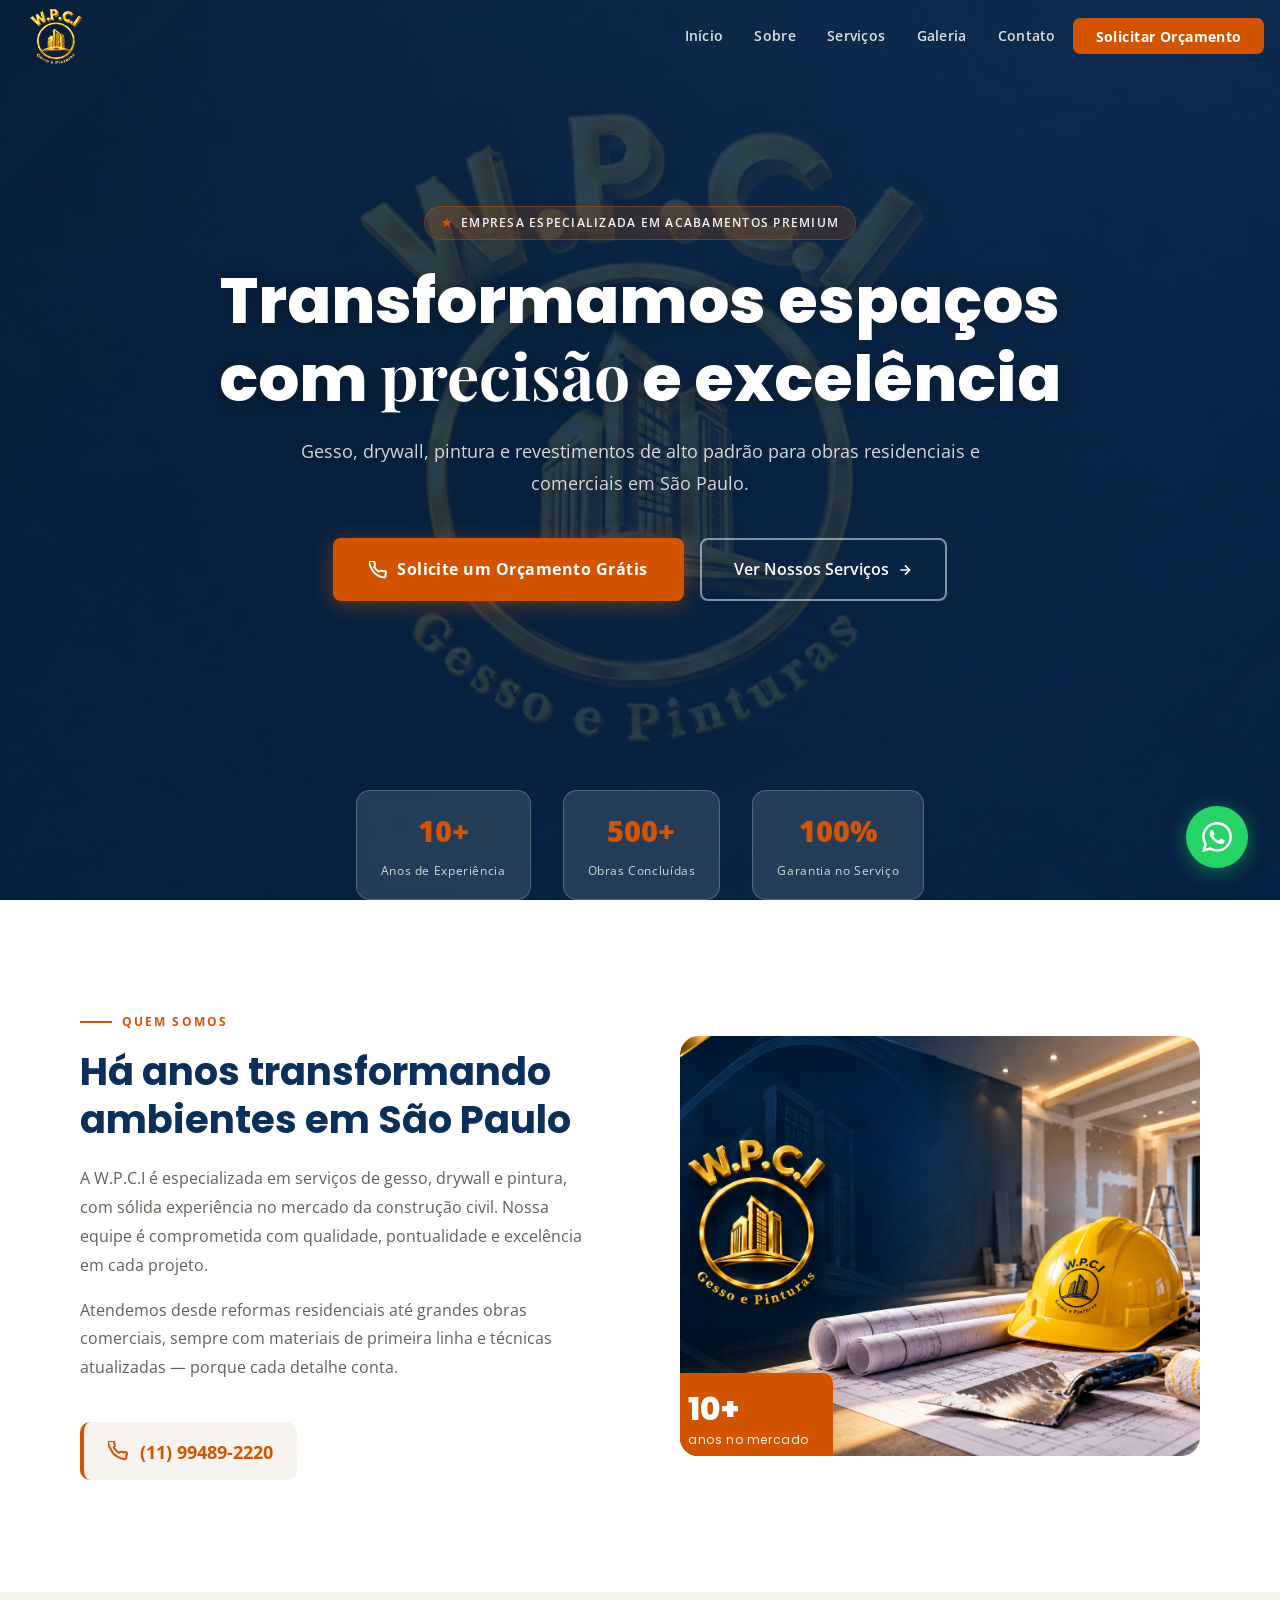
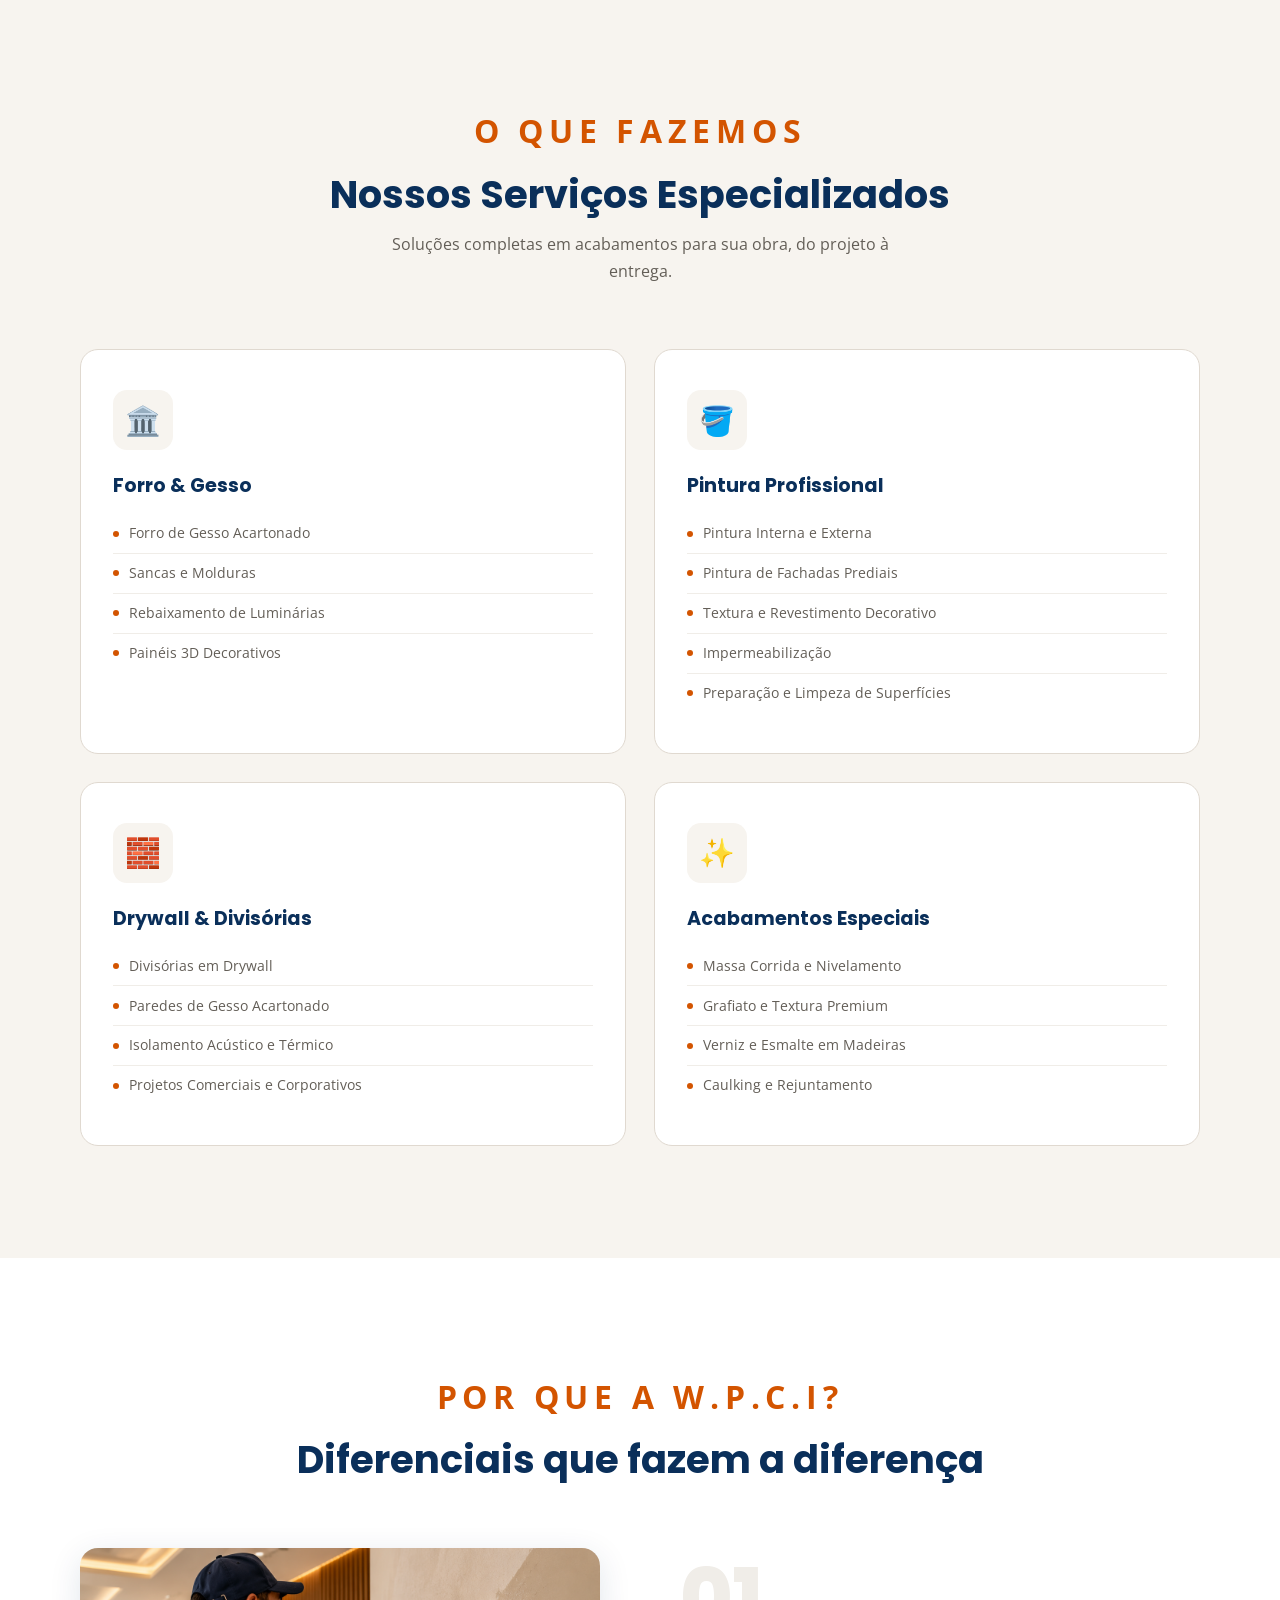
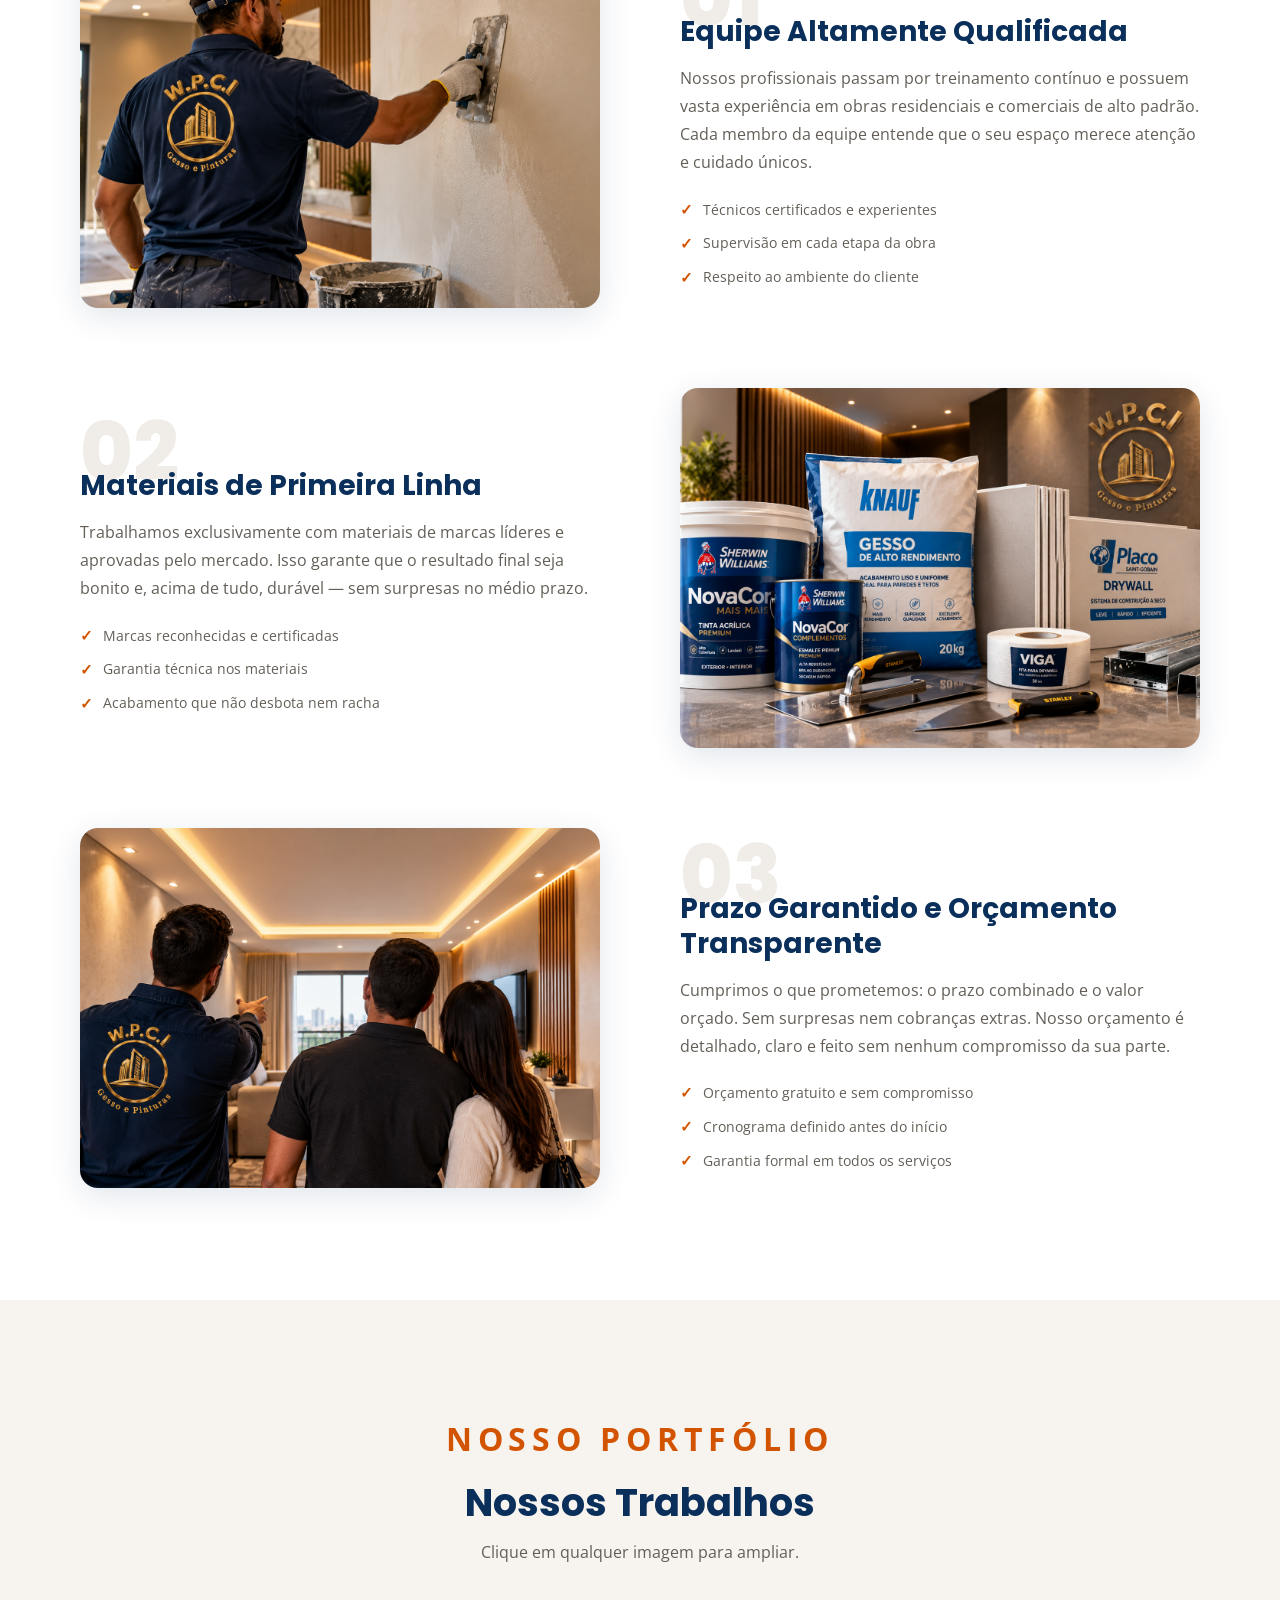
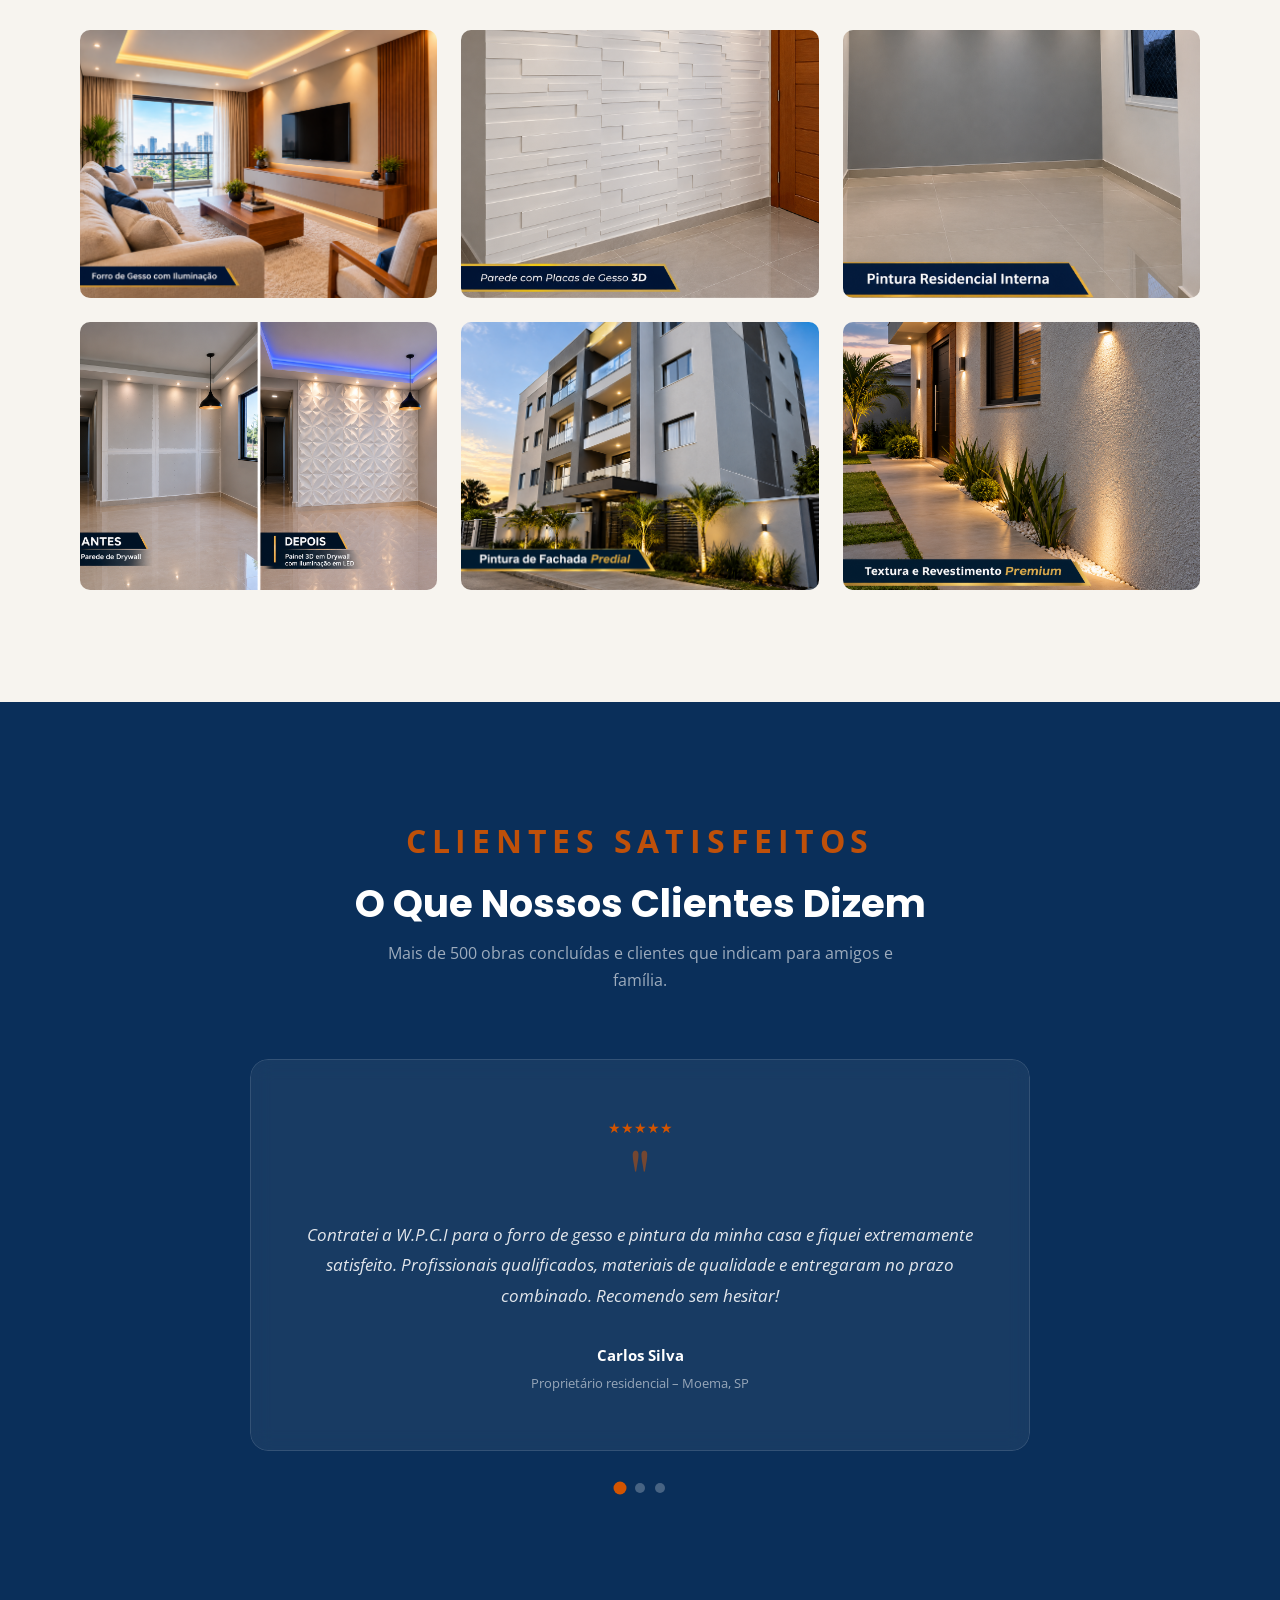
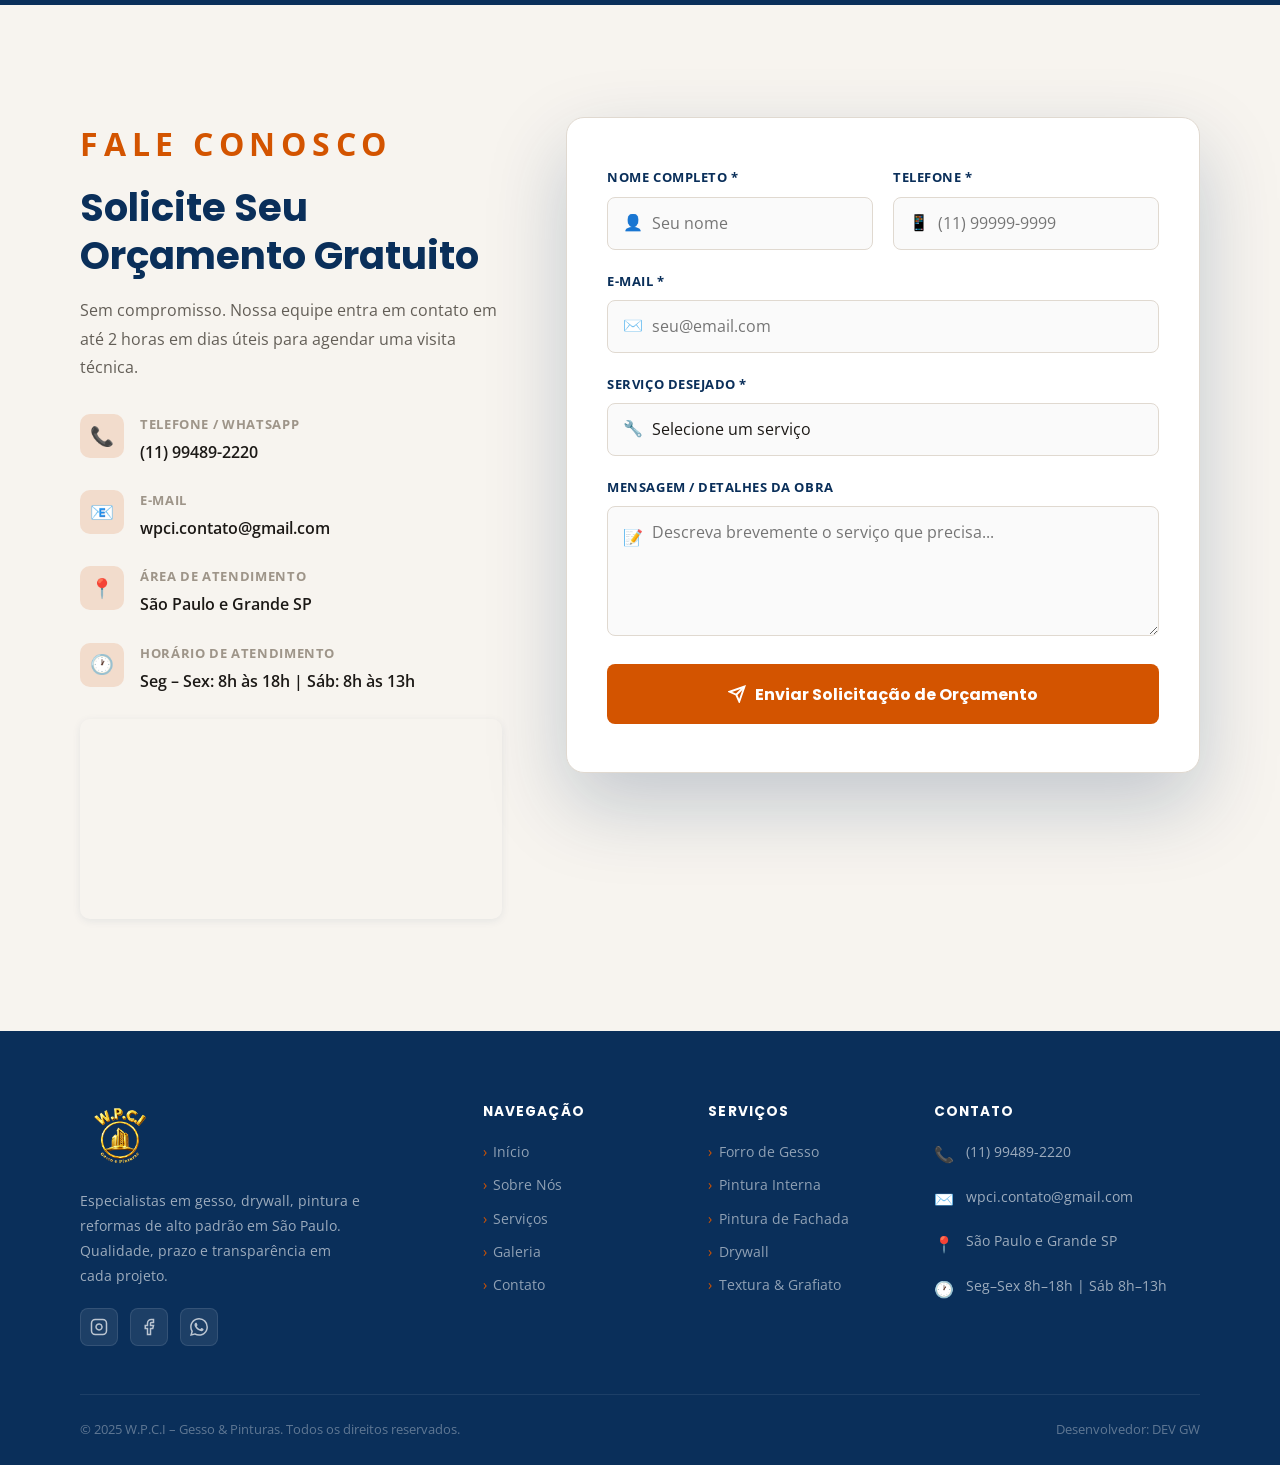
==== commit a8d1e312: "autoria" ====
--- a/index.html
+++ b/index.html
@@ -515,7 +515,7 @@
     </div>
     <div class="footer-bottom">
       <span>© 2025 W.P.C.I – Gesso & Pinturas. Todos os direitos reservados.</span>
-      <span>Desenvolvido com ❤️ em São Paulo</span>
+      <span>Desenvolvedor: DEV GW</span>
     </div>
   </div>
 </footer>
